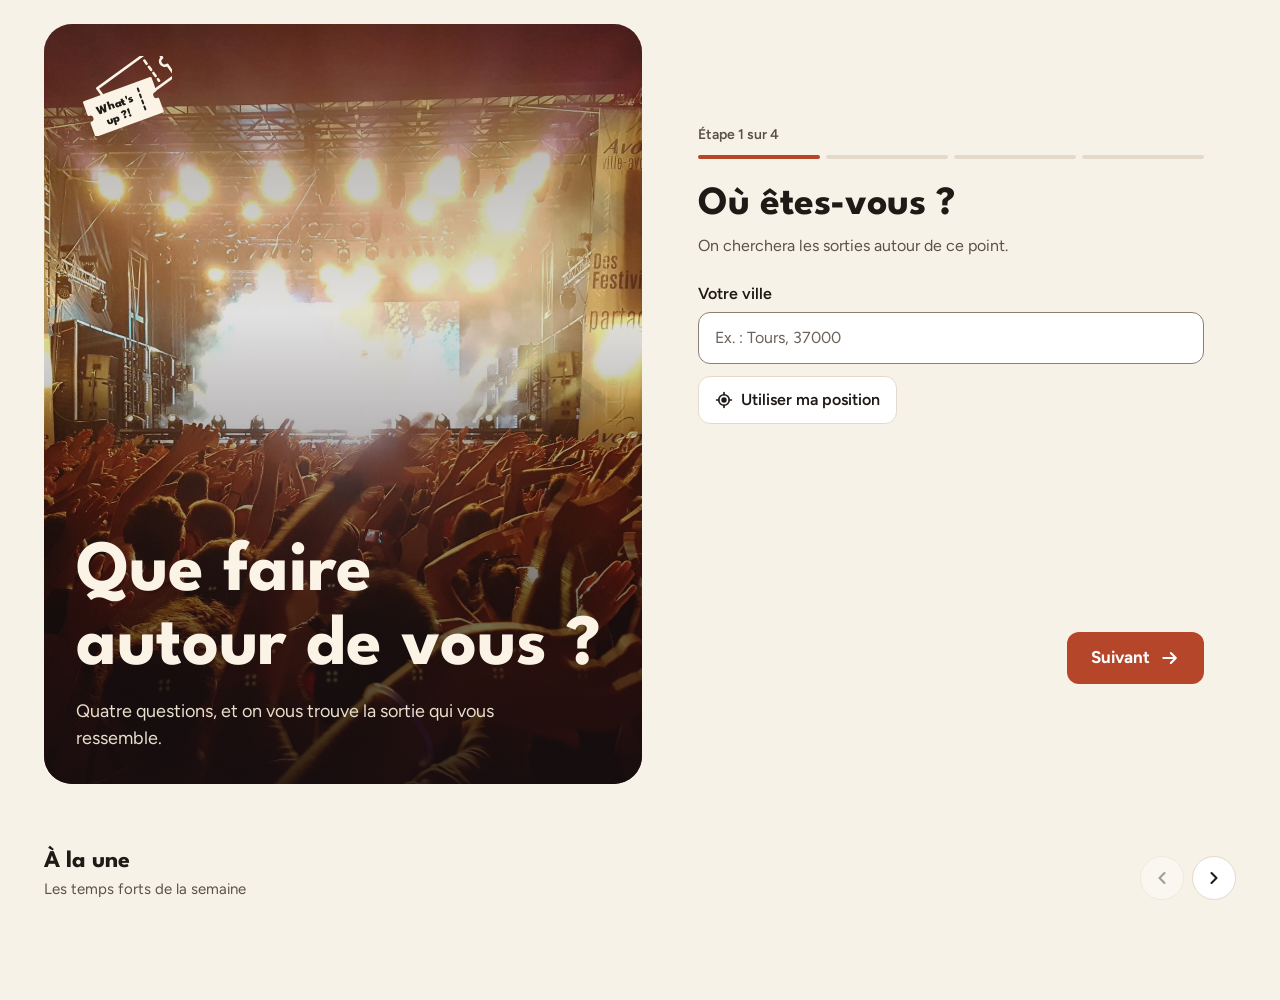
==== index.html @ 7aef5fc2 "feat: add main.js and actions.js for event handling and user interactions" ====
<!doctype html>
<html lang="fr">
<head>
<meta charset="utf-8">
<meta name="viewport" content="width=device-width, initial-scale=1">
<title>What's up ?! — Trouver une sortie</title>
<meta name="description" content="Concerts, expos, vide-greniers, fêtes locales et after-work autour de vous.">
<link rel="preconnect" href="https://fonts.googleapis.com">
<link rel="preconnect" href="https://fonts.gstatic.com" crossorigin>
<link href="https://fonts.googleapis.com/css2?family=Figtree:wght@400;500;600;700&family=League+Spartan:wght@600;700;800&display=swap" rel="stylesheet">
<link rel="stylesheet" href="css/style.css">
</head>
<body>

<div class="wu-top">
  <header class="wu-hero">
    <img class="wu-hero-bg" src="concert.jpg" alt="">
    <svg class="wu-logo" role="img" aria-label="What's up ?!" viewBox="0 0 300 250">
      <g fill="none" stroke-width="8" stroke-linejoin="round" stroke-linecap="round">
        <g transform="translate(78 26) rotate(-36 110 55)" stroke="#FBF4E6">
          <path d="M0 0H220V41A14 14 0 0 0 220 69V110H0V69A14 14 0 0 0 0 41Z"/>
          <line x1="170" y1="16" x2="170" y2="94" stroke-dasharray="12 12"/>
        </g>
        <g transform="translate(38 104) rotate(-20 110 55)">
          <path d="M0 0H220V41A14 14 0 0 0 220 69V110H0V69A14 14 0 0 0 0 41Z" fill="#FBF4E6" stroke="#FBF4E6"/>
          <line x1="172" y1="16" x2="172" y2="94" stroke="#1F1A16" stroke-width="6" stroke-dasharray="10 10"/>
          <text x="86" y="50" text-anchor="middle" fill="#1F1A16" font-family="League Spartan, sans-serif" font-weight="800" font-size="38">What's</text>
          <text x="86" y="92" text-anchor="middle" fill="#1F1A16" font-family="League Spartan, sans-serif" font-weight="800" font-size="38">up ?!</text>
        </g>
      </g>
    </svg>
    <div>
      <h1 class="wu-h1">Que faire autour de vous ?</h1>
      <p class="wu-kicker">Quatre questions, et on vous trouve la sortie qui vous ressemble.</p>
    </div>
  </header>

  <section class="wu-panel" aria-label="Recherche guidée">
    <div class="wu-panel-in">

      <div id="progress" class="wu-progress">
        <p class="wu-steptxt">Étape <span id="step-num">1</span> sur 4</p>
        <div class="wu-bars" aria-hidden="true">
          <span class="wu-bar is-on"></span><span class="wu-bar"></span><span class="wu-bar"></span><span class="wu-bar"></span>
        </div>
      </div>

      <!-- 1. Où -->
      <form id="step-where" class="wu-q" role="search" novalidate>
        <h2 id="q-where" class="wu-qtitle" tabindex="-1">Où êtes-vous ?</h2>
        <p class="wu-qhint">On cherchera les sorties autour de ce point.</p>
        <label class="wu-label" for="place">Votre ville</label>
        <input id="place" name="place" type="text" class="wu-input" autocomplete="address-level2" placeholder="Ex. : Tours, 37000" aria-invalid="false" aria-describedby="place-msg">
        <button type="button" class="wu-locate" data-action="locate">
          <svg class="wu-spin js-geo-spin" hidden width="18" height="18" viewBox="0 0 24 24" fill="none" stroke="currentColor" stroke-width="2.5" stroke-linecap="round" aria-hidden="true" focusable="false"><circle cx="12" cy="12" r="9" stroke-opacity=".3"/><path d="M21 12a9 9 0 0 0-9-9"/></svg>
          <svg class="js-geo-icon" width="18" height="18" viewBox="0 0 24 24" fill="none" stroke="currentColor" stroke-width="2.2" stroke-linecap="round" stroke-linejoin="round" aria-hidden="true" focusable="false"><circle cx="12" cy="12" r="7"/><circle cx="12" cy="12" r="2.5" fill="currentColor"/><path d="M12 2v3M12 19v3M2 12h3M19 12h3"/></svg>
          <span class="js-geo-label">Utiliser ma position</span>
        </button>
        <p id="place-msg" class="wu-msg" aria-live="polite"></p>
        <div class="wu-navrow">
          <button type="button" id="cancel-where" class="wu-back" data-action="back" hidden>Annuler</button>
          <button type="submit" class="wu-next js-where-submit">
            <span>Suivant</span>
            <svg width="20" height="20" viewBox="0 0 24 24" fill="none" stroke="currentColor" stroke-width="2.5" stroke-linecap="round" stroke-linejoin="round" aria-hidden="true" focusable="false"><path d="M4 12h15M13 6l6 6-6 6"/></svg>
          </button>
        </div>
      </form>

      <!-- 2. Quand -->
      <div id="step-when" class="wu-q" hidden>
        <h2 id="q-when" class="wu-qtitle" tabindex="-1">Quand voulez-vous sortir ?</h2>
        <p class="wu-qhint">Un seul choix possible.</p>
        <div id="when-opts" class="wu-opts" role="group" aria-labelledby="q-when" aria-describedby="when-msg"></div>
        <p id="when-msg" class="wu-msg is-err" aria-live="polite"></p>
        <div id="date-block" class="wu-date" hidden>
          <label class="wu-label" for="date">Date de sortie</label>
          <input id="date" type="date" class="wu-input" aria-invalid="false" aria-describedby="date-msg">
          <p id="date-msg" class="wu-msg is-err" aria-live="polite"></p>
        </div>
        <div class="wu-navrow">
          <button type="button" class="wu-back" data-action="back">
            <svg width="18" height="18" viewBox="0 0 24 24" fill="none" stroke="currentColor" stroke-width="2.5" stroke-linecap="round" stroke-linejoin="round" aria-hidden="true" focusable="false"><path d="M15 6l-6 6 6 6"/></svg>
            <span class="js-back-label">Retour</span>
          </button>
          <button type="button" class="wu-next" data-action="when-next">
            <span>Suivant</span>
            <svg width="20" height="20" viewBox="0 0 24 24" fill="none" stroke="currentColor" stroke-width="2.5" stroke-linecap="round" stroke-linejoin="round" aria-hidden="true" focusable="false"><path d="M4 12h15M13 6l6 6-6 6"/></svg>
          </button>
        </div>
      </div>

      <!-- 3. Quoi -->
      <div id="step-what" class="wu-q" hidden>
        <h2 id="q-what" class="wu-qtitle" tabindex="-1">Qu'est-ce qui vous tente ?</h2>
        <p class="wu-qhint">Plusieurs choix possibles.</p>
        <div id="cat-opts" class="wu-opts" role="group" aria-labelledby="q-what"></div>
        <div class="wu-navrow">
          <button type="button" class="wu-back" data-action="back">
            <svg width="18" height="18" viewBox="0 0 24 24" fill="none" stroke="currentColor" stroke-width="2.5" stroke-linecap="round" stroke-linejoin="round" aria-hidden="true" focusable="false"><path d="M15 6l-6 6 6 6"/></svg>
            <span class="js-back-label">Retour</span>
          </button>
          <button type="button" class="wu-next" data-action="what-next">
            <span id="what-next-label">Tout m'intéresse</span>
            <svg width="20" height="20" viewBox="0 0 24 24" fill="none" stroke="currentColor" stroke-width="2.5" stroke-linecap="round" stroke-linejoin="round" aria-hidden="true" focusable="false"><path d="M4 12h15M13 6l6 6-6 6"/></svg>
          </button>
        </div>
      </div>

      <!-- 4. Rayon -->
      <div id="step-radius" class="wu-q" hidden>
        <h2 id="q-radius" class="wu-qtitle" tabindex="-1">Jusqu'où êtes-vous prêt à aller ?</h2>
        <p class="wu-qhint">Distance maximale depuis <span id="radius-from"></span>.</p>
        <div id="radius-opts" class="wu-opts" role="group" aria-labelledby="q-radius" aria-describedby="radius-msg"></div>
        <p id="radius-msg" class="wu-msg is-err" aria-live="polite"></p>
        <div class="wu-navrow">
          <button type="button" class="wu-back" data-action="back">
            <svg width="18" height="18" viewBox="0 0 24 24" fill="none" stroke="currentColor" stroke-width="2.5" stroke-linecap="round" stroke-linejoin="round" aria-hidden="true" focusable="false"><path d="M15 6l-6 6 6 6"/></svg>
            <span class="js-back-label">Retour</span>
          </button>
          <button type="button" class="wu-next" data-action="radius-next">
            <span>Suivant</span>
            <svg width="20" height="20" viewBox="0 0 24 24" fill="none" stroke="currentColor" stroke-width="2.5" stroke-linecap="round" stroke-linejoin="round" aria-hidden="true" focusable="false"><path d="M4 12h15M13 6l6 6-6 6"/></svg>
          </button>
        </div>
      </div>

      <!-- Chargement -->
      <div id="step-loading" class="wu-loading" role="status" hidden>
        <svg class="wu-spin" width="36" height="36" viewBox="0 0 24 24" fill="none" stroke="currentColor" stroke-width="2.5" stroke-linecap="round" aria-hidden="true" focusable="false"><circle cx="12" cy="12" r="9" stroke-opacity=".2"/><path d="M21 12a9 9 0 0 0-9-9"/></svg>
        <p>On cherche vos sorties…</p>
      </div>

      <!-- Résultats -->
      <section id="step-results" class="wu-q" aria-labelledby="res-title" hidden>
        <h2 id="res-title" class="wu-qtitle" tabindex="-1"></h2>
        <p id="res-meta" class="wu-qhint"></p>
        <ul id="res-list" class="wu-list" role="list"></ul>
        <div id="res-empty" class="wu-empty" hidden>
          <p><strong>Aucune sortie pour ces critères.</strong></p>
          <p class="wu-sub">Élargissez le rayon ou changez de date.</p>
          <div class="wu-actions">
            <button type="button" id="widen" class="wu-btn" data-action="widen">Passer à 50 km</button>
            <button type="button" class="wu-btn" data-action="edit-when">Changer de date</button>
          </div>
        </div>
        <div class="wu-navrow">
          <button type="button" class="wu-back" data-action="refine">
            <svg width="18" height="18" viewBox="0 0 24 24" fill="none" stroke="currentColor" stroke-width="2.5" stroke-linecap="round" stroke-linejoin="round" aria-hidden="true" focusable="false"><path d="M15 6l-6 6 6 6"/></svg>
            <span>Modifier la recherche</span>
          </button>
          <button type="button" class="wu-back" data-action="restart">
            <svg width="18" height="18" viewBox="0 0 24 24" fill="none" stroke="currentColor" stroke-width="2.4" stroke-linecap="round" stroke-linejoin="round" aria-hidden="true" focusable="false"><path d="M3 12a9 9 0 1 0 3-6.7L3 8"/><path d="M3 3v5h5"/></svg>
            <span>Nouvelle recherche</span>
          </button>
        </div>
      </section>

    </div>
  </section>
</div>

<main>
  <section class="wu-section" aria-roledescription="carrousel" aria-labelledby="feat-title">
    <div class="wu-wrap">
      <div class="wu-head">
        <div>
          <h2 id="feat-title" class="wu-h2">À la une</h2>
          <p class="wu-sub">Les temps forts de la semaine</p>
        </div>
        <div class="wu-ctrls">
          <button type="button" class="wu-nav" data-action="prev" aria-controls="feat-track" aria-label="Événements précédents" aria-disabled="true">
            <svg width="20" height="20" viewBox="0 0 24 24" fill="none" stroke="currentColor" stroke-width="2.5" stroke-linecap="round" stroke-linejoin="round" aria-hidden="true" focusable="false"><path d="M15 6l-6 6 6 6"/></svg>
          </button>
          <button type="button" class="wu-nav" data-action="next" aria-controls="feat-track" aria-label="Événements suivants" aria-disabled="false">
            <svg width="20" height="20" viewBox="0 0 24 24" fill="none" stroke="currentColor" stroke-width="2.5" stroke-linecap="round" stroke-linejoin="round" aria-hidden="true" focusable="false"><path d="M9 6l6 6-6 6"/></svg>
          </button>
        </div>
      </div>
      <ul id="feat-track" class="wu-track" role="list"></ul>
      <div id="feat-dots" class="wu-dots" aria-hidden="true"></div>
    </div>
  </section>
  <div class="wu-end"></div>
</main>

<dialog id="ev-modal" class="wu-modal" aria-labelledby="modal-title">
  <div id="modal-body" class="wu-modal-in"></div>
</dialog>

<script type="module" src="js/main.js"></script>

</body>
</html>
---- css/style.css ----
/* What's up ?! — styles (mobile first, breakpoint 960px) */

*, *::before, *::after { box-sizing: border-box; }
[hidden] { display: none !important; }

:root {
  --ink: #1f1a16;
  --muted: #5a5148;
  --line: #e3dacb;
  --edge: #8a8072;
  --bg: #f7f2e8;
  --card: #ffffff;
  --cream: #fbf4e6;
  --cream-2: #e9dfcc;
  --accent: #b5462a;
  --accent-d: #963820;
  --accent-t: #f9ebe4;
  --ok: #166534;
  --danger: #b42318;
  --font-display: "League Spartan", system-ui, sans-serif;
  --font-body: "Figtree", system-ui, sans-serif;
}

body {
  margin: 0;
  min-height: 100vh;
  background: var(--bg);
  color: var(--ink);
  font-family: var(--font-body);
  font-size: 1rem;
  line-height: 1.5;
}

:focus-visible { outline: 3px solid var(--accent); outline-offset: 2px; }
[tabindex="-1"]:focus { outline: none; }

.sr-only {
  position: absolute !important;
  width: 1px; height: 1px;
  padding: 0; margin: -1px;
  overflow: hidden; clip: rect(0, 0, 0, 0);
  white-space: nowrap; border: 0;
}

.wu-wrap { max-width: 1240px; margin: 0 auto; padding: 0 16px; }
.wu-h2 { margin: 0; font-family: var(--font-display); font-weight: 700; font-size: 1.5rem; line-height: 1.15; }
.wu-sub { margin: 2px 0 0; color: var(--muted); font-size: .9375rem; }

/* ---------- Top: photo block + wizard ---------- */
.wu-top { max-width: 1240px; margin: 0 auto; padding: 12px; display: grid; gap: 8px; }

.wu-hero {
  position: relative;
  isolation: isolate;
  overflow: hidden;
  min-height: 300px;
  padding: 20px;
  border-radius: 22px;
  display: flex;
  flex-direction: column;
  justify-content: space-between;
  color: var(--cream);
}
.wu-hero-bg {
  position: absolute; inset: 0; z-index: -2;
  width: 100%; height: 100%;
  object-fit: cover; object-position: 50% 35%;
}
.wu-hero::after {
  content: "";
  position: absolute; inset: 0; z-index: -1;
  background: linear-gradient(180deg, rgb(22 14 16 / .4) 0%, rgb(22 14 16 / .12) 38%, rgb(22 14 16 / .86) 100%);
}
.wu-logo { display: block; width: 76px; height: auto; }
.wu-h1 {
  margin: 0;
  max-width: 13ch;
  font-family: var(--font-display);
  font-weight: 700;
  font-size: 2.125rem;
  line-height: 1.02;
  text-wrap: balance;
}
.wu-kicker { margin: 8px 0 0; max-width: 36ch; color: var(--cream-2); font-size: .9375rem; }

.wu-panel { padding: 24px 4px 8px; }
.wu-panel-in { max-width: 520px; width: 100%; margin: 0 auto; display: flex; flex-direction: column; min-height: 440px; }

/* Progress */
.wu-progress { display: flex; flex-direction: column; gap: 10px; margin-bottom: 24px; }
.wu-steptxt { margin: 0; font-size: .875rem; font-weight: 600; color: var(--muted); }
.wu-bars { display: flex; gap: 6px; }
.wu-bar { flex: 1; height: 4px; border-radius: 999px; background: var(--line); transition: background .25s; }
.wu-bar.is-on { background: var(--accent); }

/* Question */
.wu-q { display: flex; flex-direction: column; flex: 1; animation: wu-in .3s ease both; }
.wu-qtitle {
  margin: 0;
  font-family: var(--font-display);
  font-weight: 700;
  font-size: 1.875rem;
  line-height: 1.08;
  letter-spacing: -.01em;
}
.wu-qhint { margin: 8px 0 24px; color: var(--muted); }

.wu-opts { display: grid; grid-template-columns: repeat(2, minmax(0, 1fr)); gap: 10px; }
.wu-opt {
  position: relative;
  display: flex;
  align-items: center;
  justify-content: space-between;
  gap: 10px;
  min-height: 68px;
  padding: 12px 14px;
  border: 1px solid var(--line);
  border-radius: 14px;
  background: var(--card);
  color: var(--ink);
  font: inherit;
  text-align: left;
  cursor: pointer;
  transition: border-color .15s, background .15s, box-shadow .15s;
}
.wu-opt:hover { border-color: var(--edge); }
.wu-opt-txt { display: flex; flex-direction: column; line-height: 1.25; min-width: 0; }
.wu-opt-txt strong { font-weight: 700; }
.wu-opt-txt span { font-size: .8125rem; color: var(--muted); }
/* Indicateur : rond = choix unique, carré = choix multiple */
.wu-check {
  flex: none;
  width: 22px; height: 22px;
  display: grid; place-items: center;
  border: 1.5px solid var(--edge);
  color: transparent;
}
.wu-check.is-single { border-radius: 50%; }
.wu-check.is-multi { border-radius: 6px; }
.wu-opt[aria-pressed="true"] { border-color: var(--accent); background: var(--accent-t); box-shadow: inset 0 0 0 1px var(--accent); }
.wu-opt[aria-pressed="true"] .wu-check { background: var(--accent); border-color: var(--accent); color: #fff; }
.wu-opt[aria-pressed="true"] .wu-check.is-single { box-shadow: inset 0 0 0 4px var(--card); }
.wu-opt.is-wide { grid-column: 1 / -1; }

.wu-label { display: block; margin-bottom: 6px; font-weight: 600; }
.wu-input {
  width: 100%;
  min-height: 52px;
  padding: 0 16px;
  border: 1px solid var(--edge);
  border-radius: 12px;
  background: var(--card);
  font: inherit;
  color: var(--ink);
}
.wu-input::placeholder { color: #6b6258; opacity: 1; }
.wu-input:focus-visible { outline: 3px solid var(--accent); outline-offset: 1px; border-color: var(--accent); }
.wu-input[aria-invalid="true"] { border-color: var(--danger); box-shadow: inset 0 0 0 1px var(--danger); }

.wu-locate {
  align-self: flex-start;
  display: inline-flex;
  align-items: center;
  gap: 8px;
  min-height: 48px;
  margin-top: 12px;
  padding: 0 16px;
  border: 1px solid var(--line);
  border-radius: 12px;
  background: var(--card);
  color: var(--ink);
  font: inherit;
  font-weight: 600;
  cursor: pointer;
}
.wu-locate:hover { border-color: var(--edge); }
.wu-locate[disabled] { cursor: progress; color: var(--muted); }

.wu-msg { margin: 8px 0 0; min-height: 1.5rem; font-size: .9375rem; color: var(--muted); }
.wu-msg.is-err { color: var(--danger); font-weight: 600; }
.wu-msg.is-ok { color: var(--ok); font-weight: 600; }
.wu-date { margin-top: 16px; }

.wu-navrow { display: flex; align-items: center; justify-content: space-between; gap: 12px; margin-top: auto; padding-top: 28px; }
.wu-back {
  display: inline-flex;
  align-items: center;
  gap: 6px;
  min-height: 44px;
  padding: 0 6px;
  border: 0;
  border-radius: 10px;
  background: none;
  color: var(--ink);
  font: inherit;
  font-weight: 600;
  cursor: pointer;
}
.wu-back:hover { background: #efe8db; }
.wu-next {
  display: inline-flex;
  align-items: center;
  justify-content: center;
  gap: 10px;
  min-height: 52px;
  padding: 0 24px;
  margin-left: auto;
  border: 0;
  border-radius: 12px;
  background: var(--accent);
  color: #fff;
  font: inherit;
  font-weight: 700;
  font-size: 1.0625rem;
  cursor: pointer;
  transition: background .15s;
}
.wu-next:hover { background: var(--accent-d); }
.wu-next[disabled] { cursor: progress; opacity: .7; }

.wu-loading {
  flex: 1;
  display: flex;
  flex-direction: column;
  align-items: center;
  justify-content: center;
  gap: 14px;
  text-align: center;
  color: var(--accent);
}
.wu-loading p { margin: 0; color: var(--ink); font-family: var(--font-display); font-size: 1.25rem; font-weight: 700; }

/* ---------- Category colours (white text ≥ 4.5:1) ---------- */
.is-concert { --tk: #4d6a1f; }
.is-expo { --tk: #0f766e; }
.is-vide-grenier { --tk: #b45309; }
.is-fete { --tk: #be185d; }
.is-afterwork { --tk: #1d4ed8; }

/* ---------- Sections ---------- */
.wu-section { padding-top: 40px; }
.wu-head { display: flex; align-items: flex-end; justify-content: space-between; gap: 12px; margin-bottom: 16px; }

/* ---------- Results ---------- */
.wu-list { list-style: none; margin: 0; padding: 0; display: grid; gap: 12px; }
.wu-ev {
  position: relative;
  display: flex;
  align-items: center;
  min-height: 96px;
  background: var(--card);
  border: 1px solid var(--line);
  border-radius: 14px;
  overflow: hidden;
  animation: wu-up .3s ease both;
}
.wu-ev:hover { border-color: var(--edge); }
.wu-ev:has(.wu-link:focus-visible) { outline: 3px solid var(--accent); outline-offset: 2px; }
.wu-ev-date {
  align-self: stretch;
  flex: none;
  width: 68px;
  display: flex;
  flex-direction: column;
  align-items: center;
  justify-content: center;
  background: var(--tk);
  color: #fff;
  font-family: var(--font-display);
  font-weight: 700;
  font-size: .75rem;
  text-transform: uppercase;
  line-height: 1.15;
}
.wu-ev-date b { font-size: 1.625rem; font-weight: 800; }
.wu-ev-body { flex: 1; min-width: 0; padding: 12px 14px; }
.wu-ev-kicker { margin: 0; font-size: .8125rem; font-weight: 700; color: var(--muted); }
.wu-ev h3 { margin: 2px 0 0; font-family: var(--font-display); font-size: 1.0625rem; line-height: 1.25; }
.wu-ev-meta { margin: 2px 0 0; font-size: .875rem; color: var(--muted); }

.wu-empty { padding: 28px 20px; border: 1px dashed var(--edge); border-radius: 14px; background: var(--card); text-align: center; }
.wu-empty p { margin: 0; }
.wu-actions { display: flex; flex-wrap: wrap; justify-content: center; gap: 8px; margin-top: 16px; }
.wu-btn {
  min-height: 44px;
  padding: 0 18px;
  border-radius: 10px;
  border: 1px solid var(--ink);
  background: var(--card);
  color: var(--ink);
  font: inherit;
  font-weight: 700;
  cursor: pointer;
}
.wu-btn:hover { background: var(--ink); color: #fff; }

/* ---------- Carousel ---------- */
.wu-ctrls { display: flex; gap: 8px; flex: none; }
.wu-nav {
  width: 44px; height: 44px;
  display: grid; place-items: center;
  border-radius: 50%;
  border: 1px solid var(--line);
  background: var(--card);
  color: var(--ink);
  cursor: pointer;
}
.wu-nav:hover { border-color: var(--edge); }
.wu-nav[aria-disabled="true"] { opacity: .4; cursor: not-allowed; }

.wu-track {
  display: flex;
  gap: 12px;
  overflow-x: auto;
  scroll-snap-type: x mandatory;
  scroll-padding-inline: 16px;
  overscroll-behavior-x: contain;
  scrollbar-width: none;
  list-style: none;
  margin: 0 -16px;
  padding: 4px 16px 8px;
}
.wu-track::-webkit-scrollbar { display: none; }
.wu-track > li { flex: 0 0 76%; max-width: 280px; scroll-snap-align: start; display: flex; }

.wu-tk {
  position: relative;
  flex: 1;
  display: flex;
  flex-direction: column;
  background: var(--card);
  border: 1px solid var(--line);
  border-radius: 16px;
  overflow: hidden;
}
.wu-tk:hover { border-color: var(--edge); }
.wu-tk:has(.wu-link:focus-visible) { outline: 3px solid var(--accent); outline-offset: 2px; }
.wu-tk-top {
  position: relative;
  min-height: 108px;
  padding: 14px 16px;
  display: flex;
  flex-direction: column;
  justify-content: space-between;
  gap: 10px;
  background: var(--tk);
  color: #fff;
}
.wu-tk-date { display: flex; align-items: center; gap: 10px; font-family: var(--font-display); }
.wu-tk-date b { font-size: 2.5rem; font-weight: 800; line-height: .9; }
.wu-tk-date span { display: flex; flex-direction: column; font-weight: 700; font-size: .875rem; text-transform: uppercase; line-height: 1.1; }
.wu-tk-cat { font-size: .8125rem; font-weight: 700; }
.wu-tk-perf { position: relative; height: 0; margin: 0 14px; border-top: 2px dashed #d8cebd; }
.wu-tk-perf::before,
.wu-tk-perf::after {
  content: "";
  position: absolute;
  top: -11px;
  width: 20px; height: 20px;
  border-radius: 50%;
  background: var(--bg);
  border: 1px solid var(--line);
}
.wu-tk-perf::before { left: -25px; }
.wu-tk-perf::after { right: -25px; }
.wu-tk-body { flex: 1; padding: 14px 16px 16px; }
.wu-tk-body h3 { margin: 0; font-family: var(--font-display); font-size: 1.125rem; line-height: 1.2; }
.wu-tk-body p { margin: 4px 0 0; color: var(--muted); font-size: .875rem; }

.wu-dots { display: flex; justify-content: center; gap: 6px; margin-top: 8px; }
.wu-dot { width: 7px; height: 7px; border-radius: 999px; background: #cfc5b4; transition: width .2s, background .2s; }
.wu-dot.is-on { width: 20px; background: var(--ink); }

/* ---------- Shared card bits ---------- */
.wu-link { color: inherit; text-decoration: none; }
.wu-link::after { content: ""; position: absolute; inset: 0; z-index: 1; }
.wu-link:focus-visible { outline: none; }
.wu-tk:hover .wu-link,
.wu-ev:hover .wu-link { text-decoration: underline; text-underline-offset: 3px; }

/* ---------- Event modal (bottom sheet on mobile) ---------- */
body:has(.wu-modal[open]) { overflow: hidden; }
.wu-modal {
  width: 100%;
  max-width: 100%;
  max-height: 92dvh;
  margin: auto 0 0;
  padding: 0;
  border: 0;
  border-radius: 22px 22px 0 0;
  background: var(--card);
  color: var(--ink);
  overflow-y: auto;
  overscroll-behavior: contain;
}
.wu-modal[open] { animation: wu-sheet .28s ease both; }
.wu-modal::backdrop { background: rgb(22 14 16 / .55); }
.wu-modal-top {
  position: relative;
  padding: 20px 20px 22px;
  display: flex;
  flex-direction: column;
  gap: 10px;
  background: var(--tk);
  color: #fff;
}
.wu-modal-top .wu-tk-cat { margin: 4px 0 0; }
.wu-modal-close {
  position: absolute;
  top: 10px; right: 10px;
  width: 44px; height: 44px;
  display: grid; place-items: center;
  border: 0;
  border-radius: 50%;
  background: rgb(0 0 0 / .2);
  color: #fff;
  cursor: pointer;
}
.wu-modal-close:hover { background: rgb(0 0 0 / .35); }
.wu-modal-close:focus-visible { outline-color: #fff; }
.wu-modal-title {
  margin: 0;
  font-family: var(--font-display);
  font-weight: 700;
  font-size: 1.75rem;
  line-height: 1.08;
  text-wrap: balance;
}
.wu-modal-body { padding: 20px 20px calc(20px + env(safe-area-inset-bottom)); }
.wu-modal-desc { margin: 0; }
.wu-modal-info { margin: 20px 0 0; display: grid; gap: 0; border-top: 1px solid var(--line); }
.wu-modal-info div { display: grid; grid-template-columns: 72px 1fr; gap: 12px; padding: 12px 0; border-bottom: 1px solid var(--line); }
.wu-modal-info dt { font-size: .875rem; font-weight: 700; color: var(--muted); }
.wu-modal-info dd { margin: 0; }
.wu-modal-actions { display: grid; grid-template-columns: 1fr 1fr; gap: 10px; margin-top: 24px; }
.wu-modal-actions > * { min-width: 0; min-height: 52px; padding: 6px 12px; margin: 0; line-height: 1.2; text-align: center; }
.wu-modal-actions svg { flex: none; }
.wu-btn-ico { display: inline-flex; align-items: center; justify-content: center; gap: 8px; }
.wu-modal-actions .wu-next { font-size: 1rem; text-decoration: none; }

.wu-end { height: 64px; }
.wu-spin { animation: wu-rot .8s linear infinite; }

@keyframes wu-in { from { opacity: 0; transform: translateY(10px); } to { opacity: 1; transform: none; } }
@keyframes wu-up { from { opacity: 0; transform: translateY(8px); } to { opacity: 1; transform: none; } }
@keyframes wu-rot { to { transform: rotate(360deg); } }
@keyframes wu-sheet { from { transform: translateY(100%); } to { transform: none; } }
@keyframes wu-pop { from { opacity: 0; transform: translateY(12px) scale(.98); } to { opacity: 1; transform: none; } }

@media (prefers-reduced-motion: reduce) {
  *, *::before, *::after { animation: none !important; transition: none !important; }
}

/* ---------- Small phones (< 380px) ---------- */
@media (max-width: 379px) {
  .wu-top { padding: 8px; }
  .wu-hero { min-height: 260px; padding: 16px; }
  .wu-h1 { font-size: 1.875rem; }
  .wu-qtitle { font-size: 1.625rem; }
  .wu-opts { grid-template-columns: 1fr; }
  .wu-navrow { flex-wrap: wrap; }
  .wu-next { padding: 0 18px; }
  .wu-ev-date { width: 56px; }
  .wu-ev-body { padding-left: 10px; }
  .wu-track > li { flex-basis: 86%; }
  .wu-modal-title { font-size: 1.5rem; }
  .wu-modal-info div { grid-template-columns: 1fr; gap: 2px; }
}

/* ---------- Tablet (≥ 600px) ---------- */
@media (min-width: 600px) {
  .wu-top { padding: 16px; }
  .wu-hero { min-height: 400px; padding: 28px; border-radius: 26px; }
  .wu-logo { width: 88px; }
  .wu-h1 { font-size: 3rem; }
  .wu-kicker { font-size: 1.0625rem; }
  .wu-panel { padding: 32px 16px 8px; }
  .wu-qtitle { font-size: 2.25rem; }
  .wu-wrap { padding: 0 24px; }
  .wu-track { margin: 0 -24px; padding-inline: 24px; scroll-padding-inline: 24px; }
  .wu-track > li { flex-basis: 260px; }

  .wu-modal {
    max-width: 520px;
    max-height: 88dvh;
    margin: auto;
    border-radius: 22px;
  }
  .wu-modal[open] { animation-name: wu-pop; }
  .wu-modal-top { padding: 28px 28px 26px; }
  .wu-modal-title { font-size: 2rem; }
  .wu-modal-body { padding: 24px 28px 28px; }
}

/* ---------- Desktop ---------- */
@media (min-width: 960px) {
  .wu-top { grid-template-columns: minmax(0, 1.05fr) minmax(0, 1fr); gap: 24px; padding: 24px 24px 0; }
  .wu-hero { min-height: 720px; padding: 32px; border-radius: 28px; }
  .wu-logo { width: 96px; }
  .wu-h1 { font-size: 4rem; }
  .wu-kicker { font-size: 1.125rem; margin-top: 14px; }
  .wu-panel { display: flex; align-items: center; padding: 48px 32px; }
  .wu-panel-in { min-height: 560px; }
  .wu-qtitle { font-size: 2.5rem; }
  .wu-wrap { padding: 0 24px; }
  .wu-section { padding-top: 64px; }
  .wu-track { margin: 0; padding: 4px 2px 8px; scroll-padding-inline: 2px; }
  .wu-track > li { flex-basis: 264px; }
  .wu-dots { justify-content: flex-start; }
}

/* ---------- Large desktop (≥ 1280px) ---------- */
@media (min-width: 1280px) {
  .wu-hero { min-height: 760px; }
  .wu-h1 { font-size: 4.5rem; }
  .wu-track > li { flex-basis: 280px; }
}

/* Paysage mobile : on évite un hero qui mange tout l'écran */
@media (max-height: 500px) and (orientation: landscape) {
  .wu-hero { min-height: 220px; }
  .wu-panel-in { min-height: 0; }
}
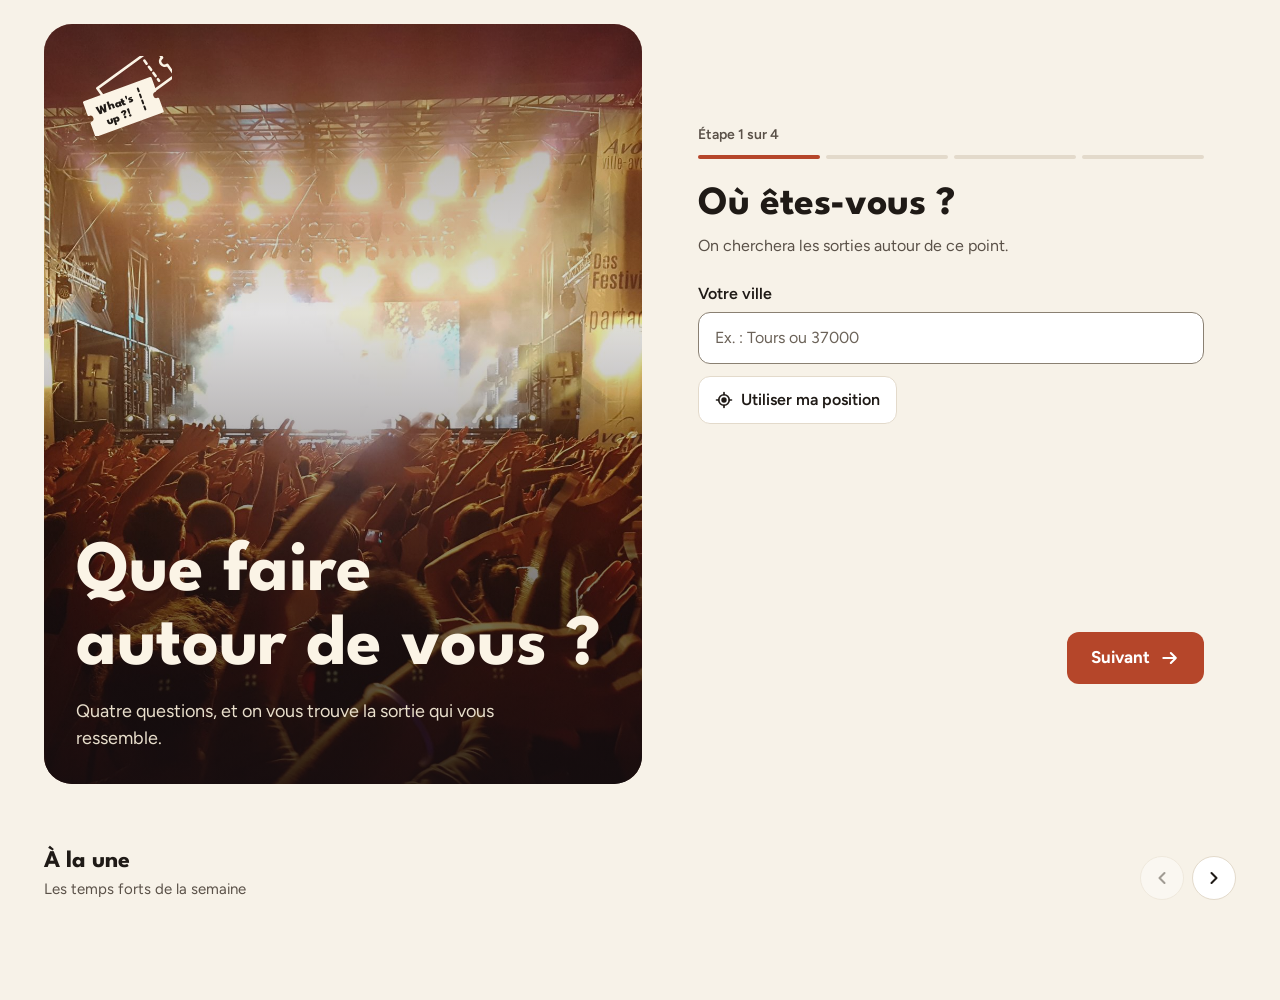
==== commit 3ab16e7c: "feat: implement city search functionality with autocomplete and geolocation support" ====
--- a/index.html
+++ b/index.html
@@ -50,7 +50,10 @@
         <h2 id="q-where" class="wu-qtitle" tabindex="-1">Où êtes-vous ?</h2>
         <p class="wu-qhint">On cherchera les sorties autour de ce point.</p>
         <label class="wu-label" for="place">Votre ville</label>
-        <input id="place" name="place" type="text" class="wu-input" autocomplete="address-level2" placeholder="Ex. : Tours, 37000" aria-invalid="false" aria-describedby="place-msg">
+        <div class="wu-combo">
+          <input id="place" name="city-search" type="search" class="wu-input" autocomplete="off" spellcheck="false" placeholder="Ex. : Tours ou 37000" role="combobox" aria-autocomplete="list" aria-expanded="false" aria-controls="city-list" aria-invalid="false" aria-describedby="place-msg">
+          <ul id="city-list" class="wu-combo-list" role="listbox" aria-label="Villes suggérées" hidden></ul>
+        </div>
         <button type="button" class="wu-locate" data-action="locate">
           <svg class="wu-spin js-geo-spin" hidden width="18" height="18" viewBox="0 0 24 24" fill="none" stroke="currentColor" stroke-width="2.5" stroke-linecap="round" aria-hidden="true" focusable="false"><circle cx="12" cy="12" r="9" stroke-opacity=".3"/><path d="M21 12a9 9 0 0 0-9-9"/></svg>
           <svg class="js-geo-icon" width="18" height="18" viewBox="0 0 24 24" fill="none" stroke="currentColor" stroke-width="2.2" stroke-linecap="round" stroke-linejoin="round" aria-hidden="true" focusable="false"><circle cx="12" cy="12" r="7"/><circle cx="12" cy="12" r="2.5" fill="currentColor"/><path d="M12 2v3M12 19v3M2 12h3M19 12h3"/></svg>
--- a/css/style.css
+++ b/css/style.css
@@ -157,6 +157,55 @@
 .wu-input:focus-visible { outline: 3px solid var(--accent); outline-offset: 1px; border-color: var(--accent); }
 .wu-input[aria-invalid="true"] { border-color: var(--danger); box-shadow: inset 0 0 0 1px var(--danger); }
 
+.wu-combo { position: relative; }
+.wu-combo .wu-input { appearance: none; }
+.wu-combo .wu-input::-webkit-search-cancel-button { display: none; }
+.wu-combo-list {
+  position: absolute;
+  z-index: 10;
+  top: calc(100% + 8px);
+  left: 0;
+  right: 0;
+  max-height: 340px;
+  overflow-y: auto;
+  margin: 0;
+  padding: 6px;
+  list-style: none;
+  display: grid;
+  gap: 4px;
+  background: var(--card);
+  border: 1px solid var(--line);
+  border-radius: 14px;
+  box-shadow: 0 16px 40px rgb(31 26 22 / .16);
+  animation: wu-up .15s ease both;
+}
+.wu-combo-option {
+  display: flex;
+  align-items: center;
+  gap: 12px;
+  min-height: 56px;
+  padding: 8px 12px;
+  border: 1px solid transparent;
+  border-radius: 10px;
+  cursor: pointer;
+  transition: background .15s, border-color .15s;
+}
+.wu-combo-icon {
+  flex: none;
+  width: 36px; height: 36px;
+  display: grid; place-items: center;
+  border-radius: 50%;
+  background: var(--bg);
+  color: var(--accent);
+}
+.wu-combo-text { display: flex; flex-direction: column; min-width: 0; line-height: 1.25; }
+.wu-combo-text strong { font-family: var(--font-display); font-size: 1.0625rem; font-weight: 700; }
+.wu-combo-text span { font-size: .875rem; color: var(--muted); }
+.wu-combo-option:hover { background: var(--bg); }
+.wu-combo-option[aria-selected="true"] { background: var(--accent-t); border-color: var(--accent); }
+.wu-combo-option[aria-selected="true"] .wu-combo-icon { background: var(--accent); color: #fff; }
+.wu-combo-option.is-empty { justify-content: center; min-height: 48px; color: var(--muted); cursor: default; background: none; }
+
 .wu-locate {
   align-self: flex-start;
   display: inline-flex;
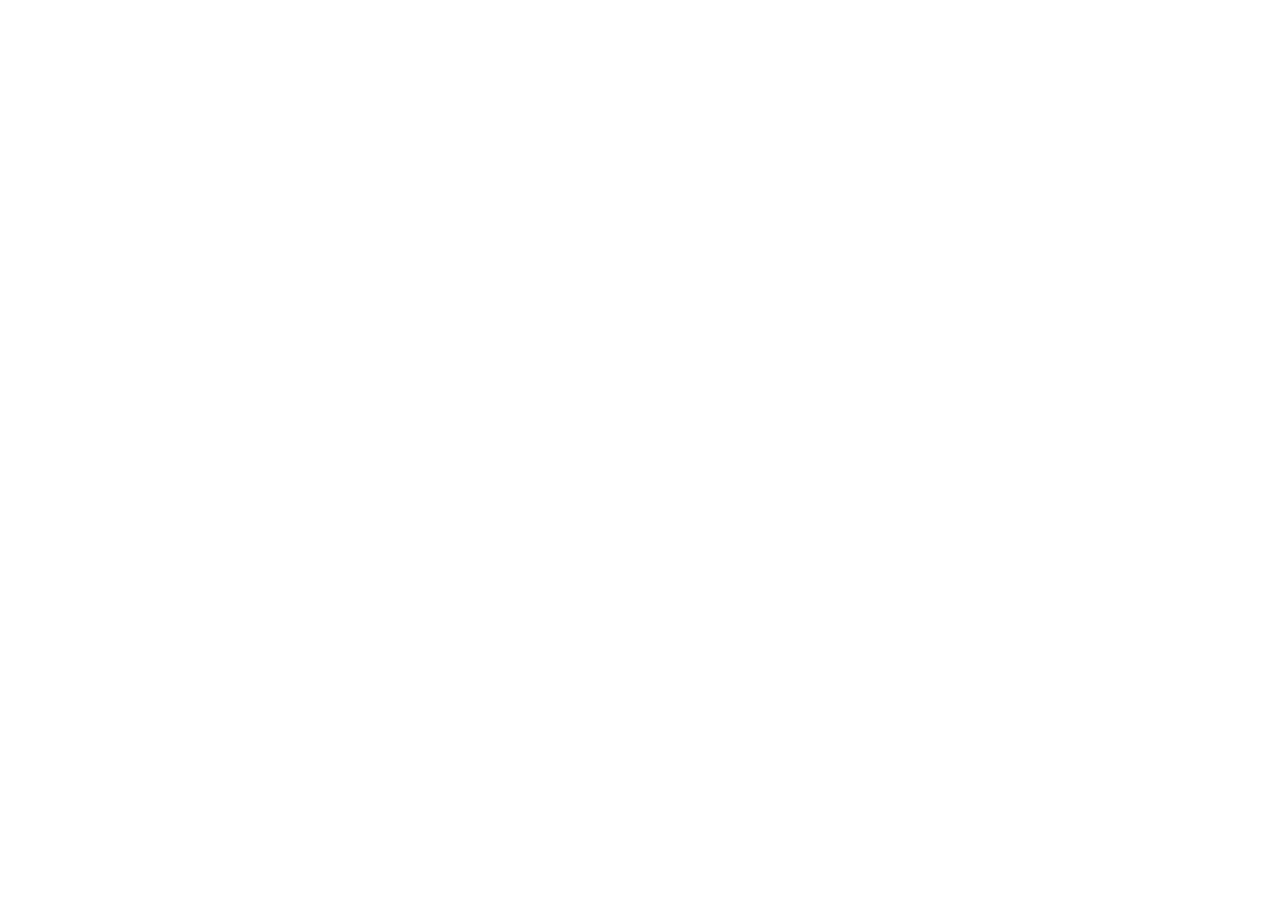
==== commit 3cb7d484: "feat: add 3 random events with details" ====
--- a/index.html
+++ b/index.html
@@ -1,196 +1,14 @@
-<!doctype html>
-<html lang="fr">
+<!DOCTYPE html>
+<html lang="en">
 <head>
-<meta charset="utf-8">
-<meta name="viewport" content="width=device-width, initial-scale=1">
-<title>What's up ?! — Trouver une sortie</title>
-<meta name="description" content="Concerts, expos, vide-greniers, fêtes locales et after-work autour de vous.">
-<link rel="preconnect" href="https://fonts.googleapis.com">
-<link rel="preconnect" href="https://fonts.gstatic.com" crossorigin>
-<link href="https://fonts.googleapis.com/css2?family=Figtree:wght@400;500;600;700&family=League+Spartan:wght@600;700;800&display=swap" rel="stylesheet">
-<link rel="stylesheet" href="css/style.css">
+  <meta charset="UTF-8">
+  <meta name="viewport" content="width=device-width, initial-scale=1.0">
+  <title>What's Up?!</title>
+  <script type="module" src="./js/main.js"></script>
 </head>
 <body>
-
-<div class="wu-top">
-  <header class="wu-hero">
-    <img class="wu-hero-bg" src="concert.jpg" alt="">
-    <svg class="wu-logo" role="img" aria-label="What's up ?!" viewBox="0 0 300 250">
-      <g fill="none" stroke-width="8" stroke-linejoin="round" stroke-linecap="round">
-        <g transform="translate(78 26) rotate(-36 110 55)" stroke="#FBF4E6">
-          <path d="M0 0H220V41A14 14 0 0 0 220 69V110H0V69A14 14 0 0 0 0 41Z"/>
-          <line x1="170" y1="16" x2="170" y2="94" stroke-dasharray="12 12"/>
-        </g>
-        <g transform="translate(38 104) rotate(-20 110 55)">
-          <path d="M0 0H220V41A14 14 0 0 0 220 69V110H0V69A14 14 0 0 0 0 41Z" fill="#FBF4E6" stroke="#FBF4E6"/>
-          <line x1="172" y1="16" x2="172" y2="94" stroke="#1F1A16" stroke-width="6" stroke-dasharray="10 10"/>
-          <text x="86" y="50" text-anchor="middle" fill="#1F1A16" font-family="League Spartan, sans-serif" font-weight="800" font-size="38">What's</text>
-          <text x="86" y="92" text-anchor="middle" fill="#1F1A16" font-family="League Spartan, sans-serif" font-weight="800" font-size="38">up ?!</text>
-        </g>
-      </g>
-    </svg>
-    <div>
-      <h1 class="wu-h1">Que faire autour de vous ?</h1>
-      <p class="wu-kicker">Quatre questions, et on vous trouve la sortie qui vous ressemble.</p>
-    </div>
-  </header>
-
-  <section class="wu-panel" aria-label="Recherche guidée">
-    <div class="wu-panel-in">
-
-      <div id="progress" class="wu-progress">
-        <p class="wu-steptxt">Étape <span id="step-num">1</span> sur 4</p>
-        <div class="wu-bars" aria-hidden="true">
-          <span class="wu-bar is-on"></span><span class="wu-bar"></span><span class="wu-bar"></span><span class="wu-bar"></span>
-        </div>
-      </div>
-
-      <!-- 1. Où -->
-      <form id="step-where" class="wu-q" role="search" novalidate>
-        <h2 id="q-where" class="wu-qtitle" tabindex="-1">Où êtes-vous ?</h2>
-        <p class="wu-qhint">On cherchera les sorties autour de ce point.</p>
-        <label class="wu-label" for="place">Votre ville</label>
-        <div class="wu-combo">
-          <input id="place" name="city-search" type="search" class="wu-input" autocomplete="off" spellcheck="false" placeholder="Ex. : Tours ou 37000" role="combobox" aria-autocomplete="list" aria-expanded="false" aria-controls="city-list" aria-invalid="false" aria-describedby="place-msg">
-          <ul id="city-list" class="wu-combo-list" role="listbox" aria-label="Villes suggérées" hidden></ul>
-        </div>
-        <button type="button" class="wu-locate" data-action="locate">
-          <svg class="wu-spin js-geo-spin" hidden width="18" height="18" viewBox="0 0 24 24" fill="none" stroke="currentColor" stroke-width="2.5" stroke-linecap="round" aria-hidden="true" focusable="false"><circle cx="12" cy="12" r="9" stroke-opacity=".3"/><path d="M21 12a9 9 0 0 0-9-9"/></svg>
-          <svg class="js-geo-icon" width="18" height="18" viewBox="0 0 24 24" fill="none" stroke="currentColor" stroke-width="2.2" stroke-linecap="round" stroke-linejoin="round" aria-hidden="true" focusable="false"><circle cx="12" cy="12" r="7"/><circle cx="12" cy="12" r="2.5" fill="currentColor"/><path d="M12 2v3M12 19v3M2 12h3M19 12h3"/></svg>
-          <span class="js-geo-label">Utiliser ma position</span>
-        </button>
-        <p id="place-msg" class="wu-msg" aria-live="polite"></p>
-        <div class="wu-navrow">
-          <button type="button" id="cancel-where" class="wu-back" data-action="back" hidden>Annuler</button>
-          <button type="submit" class="wu-next js-where-submit">
-            <span>Suivant</span>
-            <svg width="20" height="20" viewBox="0 0 24 24" fill="none" stroke="currentColor" stroke-width="2.5" stroke-linecap="round" stroke-linejoin="round" aria-hidden="true" focusable="false"><path d="M4 12h15M13 6l6 6-6 6"/></svg>
-          </button>
-        </div>
-      </form>
-
-      <!-- 2. Quand -->
-      <div id="step-when" class="wu-q" hidden>
-        <h2 id="q-when" class="wu-qtitle" tabindex="-1">Quand voulez-vous sortir ?</h2>
-        <p class="wu-qhint">Un seul choix possible.</p>
-        <div id="when-opts" class="wu-opts" role="group" aria-labelledby="q-when" aria-describedby="when-msg"></div>
-        <p id="when-msg" class="wu-msg is-err" aria-live="polite"></p>
-        <div id="date-block" class="wu-date" hidden>
-          <label class="wu-label" for="date">Date de sortie</label>
-          <input id="date" type="date" class="wu-input" aria-invalid="false" aria-describedby="date-msg">
-          <p id="date-msg" class="wu-msg is-err" aria-live="polite"></p>
-        </div>
-        <div class="wu-navrow">
-          <button type="button" class="wu-back" data-action="back">
-            <svg width="18" height="18" viewBox="0 0 24 24" fill="none" stroke="currentColor" stroke-width="2.5" stroke-linecap="round" stroke-linejoin="round" aria-hidden="true" focusable="false"><path d="M15 6l-6 6 6 6"/></svg>
-            <span class="js-back-label">Retour</span>
-          </button>
-          <button type="button" class="wu-next" data-action="when-next">
-            <span>Suivant</span>
-            <svg width="20" height="20" viewBox="0 0 24 24" fill="none" stroke="currentColor" stroke-width="2.5" stroke-linecap="round" stroke-linejoin="round" aria-hidden="true" focusable="false"><path d="M4 12h15M13 6l6 6-6 6"/></svg>
-          </button>
-        </div>
-      </div>
-
-      <!-- 3. Quoi -->
-      <div id="step-what" class="wu-q" hidden>
-        <h2 id="q-what" class="wu-qtitle" tabindex="-1">Qu'est-ce qui vous tente ?</h2>
-        <p class="wu-qhint">Plusieurs choix possibles.</p>
-        <div id="cat-opts" class="wu-opts" role="group" aria-labelledby="q-what"></div>
-        <div class="wu-navrow">
-          <button type="button" class="wu-back" data-action="back">
-            <svg width="18" height="18" viewBox="0 0 24 24" fill="none" stroke="currentColor" stroke-width="2.5" stroke-linecap="round" stroke-linejoin="round" aria-hidden="true" focusable="false"><path d="M15 6l-6 6 6 6"/></svg>
-            <span class="js-back-label">Retour</span>
-          </button>
-          <button type="button" class="wu-next" data-action="what-next">
-            <span id="what-next-label">Tout m'intéresse</span>
-            <svg width="20" height="20" viewBox="0 0 24 24" fill="none" stroke="currentColor" stroke-width="2.5" stroke-linecap="round" stroke-linejoin="round" aria-hidden="true" focusable="false"><path d="M4 12h15M13 6l6 6-6 6"/></svg>
-          </button>
-        </div>
-      </div>
-
-      <!-- 4. Rayon -->
-      <div id="step-radius" class="wu-q" hidden>
-        <h2 id="q-radius" class="wu-qtitle" tabindex="-1">Jusqu'où êtes-vous prêt à aller ?</h2>
-        <p class="wu-qhint">Distance maximale depuis <span id="radius-from"></span>.</p>
-        <div id="radius-opts" class="wu-opts" role="group" aria-labelledby="q-radius" aria-describedby="radius-msg"></div>
-        <p id="radius-msg" class="wu-msg is-err" aria-live="polite"></p>
-        <div class="wu-navrow">
-          <button type="button" class="wu-back" data-action="back">
-            <svg width="18" height="18" viewBox="0 0 24 24" fill="none" stroke="currentColor" stroke-width="2.5" stroke-linecap="round" stroke-linejoin="round" aria-hidden="true" focusable="false"><path d="M15 6l-6 6 6 6"/></svg>
-            <span class="js-back-label">Retour</span>
-          </button>
-          <button type="button" class="wu-next" data-action="radius-next">
-            <span>Suivant</span>
-            <svg width="20" height="20" viewBox="0 0 24 24" fill="none" stroke="currentColor" stroke-width="2.5" stroke-linecap="round" stroke-linejoin="round" aria-hidden="true" focusable="false"><path d="M4 12h15M13 6l6 6-6 6"/></svg>
-          </button>
-        </div>
-      </div>
-
-      <!-- Chargement -->
-      <div id="step-loading" class="wu-loading" role="status" hidden>
-        <svg class="wu-spin" width="36" height="36" viewBox="0 0 24 24" fill="none" stroke="currentColor" stroke-width="2.5" stroke-linecap="round" aria-hidden="true" focusable="false"><circle cx="12" cy="12" r="9" stroke-opacity=".2"/><path d="M21 12a9 9 0 0 0-9-9"/></svg>
-        <p>On cherche vos sorties…</p>
-      </div>
-
-      <!-- Résultats -->
-      <section id="step-results" class="wu-q" aria-labelledby="res-title" hidden>
-        <h2 id="res-title" class="wu-qtitle" tabindex="-1"></h2>
-        <p id="res-meta" class="wu-qhint"></p>
-        <ul id="res-list" class="wu-list" role="list"></ul>
-        <div id="res-empty" class="wu-empty" hidden>
-          <p><strong>Aucune sortie pour ces critères.</strong></p>
-          <p class="wu-sub">Élargissez le rayon ou changez de date.</p>
-          <div class="wu-actions">
-            <button type="button" id="widen" class="wu-btn" data-action="widen">Passer à 50 km</button>
-            <button type="button" class="wu-btn" data-action="edit-when">Changer de date</button>
-          </div>
-        </div>
-        <div class="wu-navrow">
-          <button type="button" class="wu-back" data-action="refine">
-            <svg width="18" height="18" viewBox="0 0 24 24" fill="none" stroke="currentColor" stroke-width="2.5" stroke-linecap="round" stroke-linejoin="round" aria-hidden="true" focusable="false"><path d="M15 6l-6 6 6 6"/></svg>
-            <span>Modifier la recherche</span>
-          </button>
-          <button type="button" class="wu-back" data-action="restart">
-            <svg width="18" height="18" viewBox="0 0 24 24" fill="none" stroke="currentColor" stroke-width="2.4" stroke-linecap="round" stroke-linejoin="round" aria-hidden="true" focusable="false"><path d="M3 12a9 9 0 1 0 3-6.7L3 8"/><path d="M3 3v5h5"/></svg>
-            <span>Nouvelle recherche</span>
-          </button>
-        </div>
-      </section>
-
-    </div>
+  <section class="highlight-section">
+    <ul class="highlight-list"></ul>
   </section>
-</div>
-
-<main>
-  <section class="wu-section" aria-roledescription="carrousel" aria-labelledby="feat-title">
-    <div class="wu-wrap">
-      <div class="wu-head">
-        <div>
-          <h2 id="feat-title" class="wu-h2">À la une</h2>
-          <p class="wu-sub">Les temps forts de la semaine</p>
-        </div>
-        <div class="wu-ctrls">
-          <button type="button" class="wu-nav" data-action="prev" aria-controls="feat-track" aria-label="Événements précédents" aria-disabled="true">
-            <svg width="20" height="20" viewBox="0 0 24 24" fill="none" stroke="currentColor" stroke-width="2.5" stroke-linecap="round" stroke-linejoin="round" aria-hidden="true" focusable="false"><path d="M15 6l-6 6 6 6"/></svg>
-          </button>
-          <button type="button" class="wu-nav" data-action="next" aria-controls="feat-track" aria-label="Événements suivants" aria-disabled="false">
-            <svg width="20" height="20" viewBox="0 0 24 24" fill="none" stroke="currentColor" stroke-width="2.5" stroke-linecap="round" stroke-linejoin="round" aria-hidden="true" focusable="false"><path d="M9 6l6 6-6 6"/></svg>
-          </button>
-        </div>
-      </div>
-      <ul id="feat-track" class="wu-track" role="list"></ul>
-      <div id="feat-dots" class="wu-dots" aria-hidden="true"></div>
-    </div>
-  </section>
-  <div class="wu-end"></div>
-</main>
-
-<dialog id="ev-modal" class="wu-modal" aria-labelledby="modal-title">
-  <div id="modal-body" class="wu-modal-in"></div>
-</dialog>
-
-<script type="module" src="js/main.js"></script>
-
 </body>
-</html>+</html>
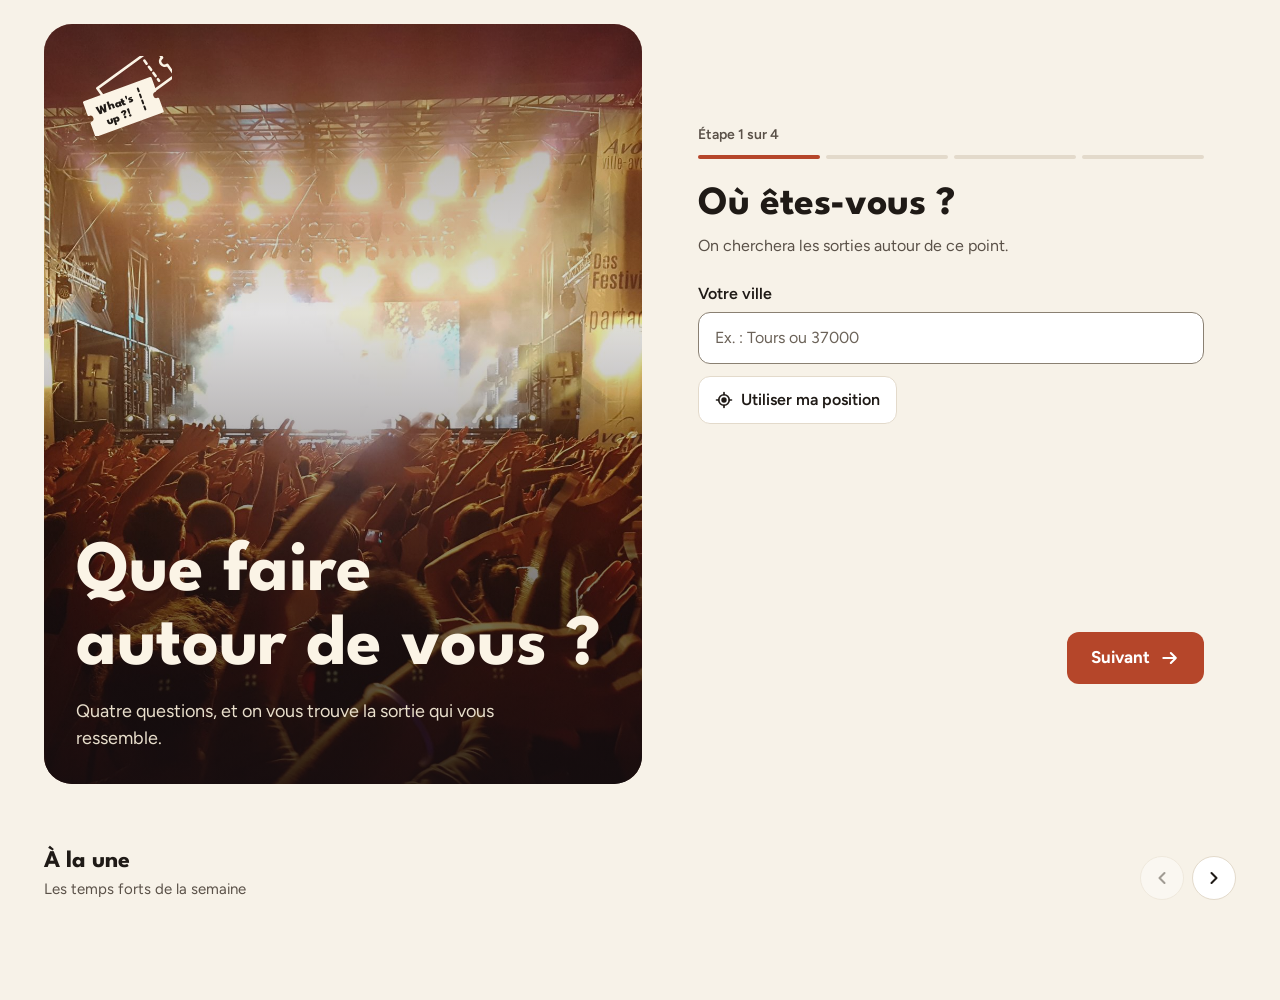
==== commit 05e967ec: "feat: enhance user interactions with pagination, event fetching, and utility functions" ====
--- a/index.html
+++ b/index.html
@@ -1,14 +1,207 @@
-<!DOCTYPE html>
-<html lang="en">
+<!doctype html>
+<html lang="fr">
 <head>
-  <meta charset="UTF-8">
-  <meta name="viewport" content="width=device-width, initial-scale=1.0">
-  <title>What's Up?!</title>
-  <script type="module" src="./js/main.js"></script>
+<meta charset="utf-8">
+<meta name="viewport" content="width=device-width, initial-scale=1">
+<title>What's up ?! — Trouver une sortie</title>
+<meta name="description" content="Concerts, expos, vide-greniers, fêtes locales et after-work autour de vous.">
+<link rel="preconnect" href="https://fonts.googleapis.com">
+<link rel="preconnect" href="https://fonts.gstatic.com" crossorigin>
+<link href="https://fonts.googleapis.com/css2?family=Figtree:wght@400;500;600;700&family=League+Spartan:wght@600;700;800&display=swap" rel="stylesheet">
+<link rel="stylesheet" href="css/style.css">
 </head>
 <body>
-  <section class="highlight-section">
-    <ul class="highlight-list"></ul>
+
+<div class="wu-top">
+  <header class="wu-hero">
+    <img class="wu-hero-bg" src="concert.jpg" alt="">
+    <svg class="wu-logo" role="img" aria-label="What's up ?!" viewBox="0 0 300 250">
+      <g fill="none" stroke-width="8" stroke-linejoin="round" stroke-linecap="round">
+        <g transform="translate(78 26) rotate(-36 110 55)" stroke="#FBF4E6">
+          <path d="M0 0H220V41A14 14 0 0 0 220 69V110H0V69A14 14 0 0 0 0 41Z"/>
+          <line x1="170" y1="16" x2="170" y2="94" stroke-dasharray="12 12"/>
+        </g>
+        <g transform="translate(38 104) rotate(-20 110 55)">
+          <path d="M0 0H220V41A14 14 0 0 0 220 69V110H0V69A14 14 0 0 0 0 41Z" fill="#FBF4E6" stroke="#FBF4E6"/>
+          <line x1="172" y1="16" x2="172" y2="94" stroke="#1F1A16" stroke-width="6" stroke-dasharray="10 10"/>
+          <text x="86" y="50" text-anchor="middle" fill="#1F1A16" font-family="League Spartan, sans-serif" font-weight="800" font-size="38">What's</text>
+          <text x="86" y="92" text-anchor="middle" fill="#1F1A16" font-family="League Spartan, sans-serif" font-weight="800" font-size="38">up ?!</text>
+        </g>
+      </g>
+    </svg>
+    <div>
+      <h1 class="wu-h1">Que faire autour de vous ?</h1>
+      <p class="wu-kicker">Quatre questions, et on vous trouve la sortie qui vous ressemble.</p>
+    </div>
+  </header>
+
+  <section class="wu-panel" aria-label="Recherche guidée">
+    <div class="wu-panel-in">
+
+      <div id="progress" class="wu-progress">
+        <p class="wu-steptxt">Étape <span id="step-num">1</span> sur 4</p>
+        <div class="wu-bars" aria-hidden="true">
+          <span class="wu-bar is-on"></span><span class="wu-bar"></span><span class="wu-bar"></span><span class="wu-bar"></span>
+        </div>
+      </div>
+
+      <!-- 1. Où -->
+      <form id="step-where" class="wu-q" role="search" novalidate>
+        <h2 id="q-where" class="wu-qtitle" tabindex="-1">Où êtes-vous ?</h2>
+        <p class="wu-qhint">On cherchera les sorties autour de ce point.</p>
+        <label class="wu-label" for="place">Votre ville</label>
+        <div class="wu-combo">
+          <input id="place" name="city-search" type="search" class="wu-input" autocomplete="off" spellcheck="false" placeholder="Ex. : Tours ou 37000" role="combobox" aria-autocomplete="list" aria-expanded="false" aria-controls="city-list" aria-invalid="false" aria-describedby="place-msg">
+          <ul id="city-list" class="wu-combo-list" role="listbox" aria-label="Villes suggérées" hidden></ul>
+        </div>
+        <button type="button" class="wu-locate" data-action="locate">
+          <svg class="wu-spin js-geo-spin" hidden width="18" height="18" viewBox="0 0 24 24" fill="none" stroke="currentColor" stroke-width="2.5" stroke-linecap="round" aria-hidden="true" focusable="false"><circle cx="12" cy="12" r="9" stroke-opacity=".3"/><path d="M21 12a9 9 0 0 0-9-9"/></svg>
+          <svg class="js-geo-icon" width="18" height="18" viewBox="0 0 24 24" fill="none" stroke="currentColor" stroke-width="2.2" stroke-linecap="round" stroke-linejoin="round" aria-hidden="true" focusable="false"><circle cx="12" cy="12" r="7"/><circle cx="12" cy="12" r="2.5" fill="currentColor"/><path d="M12 2v3M12 19v3M2 12h3M19 12h3"/></svg>
+          <span class="js-geo-label">Utiliser ma position</span>
+        </button>
+        <p id="place-msg" class="wu-msg" aria-live="polite"></p>
+        <div class="wu-navrow">
+          <button type="button" id="cancel-where" class="wu-back" data-action="back" hidden>Annuler</button>
+          <button type="submit" class="wu-next js-where-submit">
+            <span>Suivant</span>
+            <svg width="20" height="20" viewBox="0 0 24 24" fill="none" stroke="currentColor" stroke-width="2.5" stroke-linecap="round" stroke-linejoin="round" aria-hidden="true" focusable="false"><path d="M4 12h15M13 6l6 6-6 6"/></svg>
+          </button>
+        </div>
+      </form>
+
+      <!-- 2. Quand -->
+      <div id="step-when" class="wu-q" hidden>
+        <h2 id="q-when" class="wu-qtitle" tabindex="-1">Quand voulez-vous sortir ?</h2>
+        <p class="wu-qhint">Un seul choix possible.</p>
+        <div id="when-opts" class="wu-opts" role="group" aria-labelledby="q-when" aria-describedby="when-msg"></div>
+        <p id="when-msg" class="wu-msg is-err" aria-live="polite"></p>
+        <div id="date-block" class="wu-date" hidden>
+          <label class="wu-label" for="date">Date de sortie</label>
+          <input id="date" type="date" class="wu-input" aria-invalid="false" aria-describedby="date-msg">
+          <p id="date-msg" class="wu-msg is-err" aria-live="polite"></p>
+        </div>
+        <div class="wu-navrow">
+          <button type="button" class="wu-back" data-action="back">
+            <svg width="18" height="18" viewBox="0 0 24 24" fill="none" stroke="currentColor" stroke-width="2.5" stroke-linecap="round" stroke-linejoin="round" aria-hidden="true" focusable="false"><path d="M15 6l-6 6 6 6"/></svg>
+            <span class="js-back-label">Retour</span>
+          </button>
+          <button type="button" class="wu-next" data-action="when-next">
+            <span>Suivant</span>
+            <svg width="20" height="20" viewBox="0 0 24 24" fill="none" stroke="currentColor" stroke-width="2.5" stroke-linecap="round" stroke-linejoin="round" aria-hidden="true" focusable="false"><path d="M4 12h15M13 6l6 6-6 6"/></svg>
+          </button>
+        </div>
+      </div>
+
+      <!-- 3. Quoi -->
+      <div id="step-what" class="wu-q" hidden>
+        <h2 id="q-what" class="wu-qtitle" tabindex="-1">Qu'est-ce qui vous tente ?</h2>
+        <p class="wu-qhint">Plusieurs choix possibles.</p>
+        <div id="cat-opts" class="wu-opts" role="group" aria-labelledby="q-what"></div>
+        <div class="wu-navrow">
+          <button type="button" class="wu-back" data-action="back">
+            <svg width="18" height="18" viewBox="0 0 24 24" fill="none" stroke="currentColor" stroke-width="2.5" stroke-linecap="round" stroke-linejoin="round" aria-hidden="true" focusable="false"><path d="M15 6l-6 6 6 6"/></svg>
+            <span class="js-back-label">Retour</span>
+          </button>
+          <button type="button" class="wu-next" data-action="what-next">
+            <span id="what-next-label">Tout m'intéresse</span>
+            <svg width="20" height="20" viewBox="0 0 24 24" fill="none" stroke="currentColor" stroke-width="2.5" stroke-linecap="round" stroke-linejoin="round" aria-hidden="true" focusable="false"><path d="M4 12h15M13 6l6 6-6 6"/></svg>
+          </button>
+        </div>
+      </div>
+
+      <!-- 4. Rayon -->
+      <div id="step-radius" class="wu-q" hidden>
+        <h2 id="q-radius" class="wu-qtitle" tabindex="-1">Jusqu'où êtes-vous prêt à aller ?</h2>
+        <p class="wu-qhint">Distance maximale depuis <span id="radius-from"></span>.</p>
+        <div id="radius-opts" class="wu-opts" role="group" aria-labelledby="q-radius" aria-describedby="radius-msg"></div>
+        <p id="radius-msg" class="wu-msg is-err" aria-live="polite"></p>
+        <div class="wu-navrow">
+          <button type="button" class="wu-back" data-action="back">
+            <svg width="18" height="18" viewBox="0 0 24 24" fill="none" stroke="currentColor" stroke-width="2.5" stroke-linecap="round" stroke-linejoin="round" aria-hidden="true" focusable="false"><path d="M15 6l-6 6 6 6"/></svg>
+            <span class="js-back-label">Retour</span>
+          </button>
+          <button type="button" class="wu-next" data-action="radius-next">
+            <span>Suivant</span>
+            <svg width="20" height="20" viewBox="0 0 24 24" fill="none" stroke="currentColor" stroke-width="2.5" stroke-linecap="round" stroke-linejoin="round" aria-hidden="true" focusable="false"><path d="M4 12h15M13 6l6 6-6 6"/></svg>
+          </button>
+        </div>
+      </div>
+
+      <!-- Chargement -->
+      <div id="step-loading" class="wu-loading" role="status" hidden>
+        <svg class="wu-spin" width="36" height="36" viewBox="0 0 24 24" fill="none" stroke="currentColor" stroke-width="2.5" stroke-linecap="round" aria-hidden="true" focusable="false"><circle cx="12" cy="12" r="9" stroke-opacity=".2"/><path d="M21 12a9 9 0 0 0-9-9"/></svg>
+        <p>On cherche vos sorties…</p>
+      </div>
+
+      <!-- Résultats -->
+      <section id="step-results" class="wu-q" aria-labelledby="res-title" hidden>
+        <h2 id="res-title" class="wu-qtitle" tabindex="-1"></h2>
+        <p id="res-meta" class="wu-qhint"></p>
+        <ul id="res-list" class="wu-list" role="list"></ul>
+        <nav id="res-pagination" class="wu-pager" aria-label="Pagination des résultats" hidden>
+          <button type="button" class="wu-btn wu-btn-ico" data-action="page-prev">
+            <svg width="18" height="18" viewBox="0 0 24 24" fill="none" stroke="currentColor" stroke-width="2.5" stroke-linecap="round" stroke-linejoin="round" aria-hidden="true" focusable="false"><path d="M15 6l-6 6 6 6"/></svg>
+            <span class="wu-pager-label">Précédent</span>
+          </button>
+          <p id="res-page" class="wu-pager-txt" aria-live="polite"></p>
+          <button type="button" class="wu-btn wu-btn-ico" data-action="page-next">
+            <span class="wu-pager-label">Suivant</span>
+            <svg width="18" height="18" viewBox="0 0 24 24" fill="none" stroke="currentColor" stroke-width="2.5" stroke-linecap="round" stroke-linejoin="round" aria-hidden="true" focusable="false"><path d="M9 6l6 6-6 6"/></svg>
+          </button>
+        </nav>
+        <div id="res-empty" class="wu-empty" hidden>
+          <p><strong>Aucune sortie pour ces critères.</strong></p>
+          <p class="wu-sub">Élargissez le rayon ou changez de date.</p>
+          <div class="wu-actions">
+            <button type="button" id="widen" class="wu-btn" data-action="widen">Passer à 50 km</button>
+            <button type="button" class="wu-btn" data-action="edit-when">Changer de date</button>
+          </div>
+        </div>
+        <div class="wu-navrow">
+          <button type="button" class="wu-back" data-action="refine">
+            <svg width="18" height="18" viewBox="0 0 24 24" fill="none" stroke="currentColor" stroke-width="2.5" stroke-linecap="round" stroke-linejoin="round" aria-hidden="true" focusable="false"><path d="M15 6l-6 6 6 6"/></svg>
+            <span>Modifier la recherche</span>
+          </button>
+          <button type="button" class="wu-back" data-action="restart">
+            <svg width="18" height="18" viewBox="0 0 24 24" fill="none" stroke="currentColor" stroke-width="2.4" stroke-linecap="round" stroke-linejoin="round" aria-hidden="true" focusable="false"><path d="M3 12a9 9 0 1 0 3-6.7L3 8"/><path d="M3 3v5h5"/></svg>
+            <span>Nouvelle recherche</span>
+          </button>
+        </div>
+      </section>
+
+    </div>
   </section>
+</div>
+
+<main>
+  <section class="wu-section" aria-roledescription="carrousel" aria-labelledby="feat-title">
+    <div class="wu-wrap">
+      <div class="wu-head">
+        <div>
+          <h2 id="feat-title" class="wu-h2">À la une</h2>
+          <p class="wu-sub">Les temps forts de la semaine</p>
+        </div>
+        <div class="wu-ctrls">
+          <button type="button" class="wu-nav" data-action="prev" aria-controls="feat-track" aria-label="Événements précédents" aria-disabled="true">
+            <svg width="20" height="20" viewBox="0 0 24 24" fill="none" stroke="currentColor" stroke-width="2.5" stroke-linecap="round" stroke-linejoin="round" aria-hidden="true" focusable="false"><path d="M15 6l-6 6 6 6"/></svg>
+          </button>
+          <button type="button" class="wu-nav" data-action="next" aria-controls="feat-track" aria-label="Événements suivants" aria-disabled="false">
+            <svg width="20" height="20" viewBox="0 0 24 24" fill="none" stroke="currentColor" stroke-width="2.5" stroke-linecap="round" stroke-linejoin="round" aria-hidden="true" focusable="false"><path d="M9 6l6 6-6 6"/></svg>
+          </button>
+        </div>
+      </div>
+      <ul id="feat-track" class="wu-track" role="list"></ul>
+      <div id="feat-dots" class="wu-dots" aria-hidden="true"></div>
+    </div>
+  </section>
+  <div class="wu-end"></div>
+</main>
+
+<dialog id="ev-modal" class="wu-modal" aria-labelledby="modal-title">
+  <div id="modal-body" class="wu-modal-in"></div>
+</dialog>
+
+<script type="module" src="js/main.js"></script>
+
 </body>
-</html>
+</html>
--- a/css/style.css
+++ b/css/style.css
@@ -0,0 +1,589 @@
+/* What's up ?! — styles (mobile first, breakpoint 960px) */
+
+*, *::before, *::after { box-sizing: border-box; }
+[hidden] { display: none !important; }
+
+:root {
+  --ink: #1f1a16;
+  --muted: #5a5148;
+  --line: #e3dacb;
+  --edge: #8a8072;
+  --bg: #f7f2e8;
+  --card: #ffffff;
+  --cream: #fbf4e6;
+  --cream-2: #e9dfcc;
+  --accent: #b5462a;
+  --accent-d: #963820;
+  --accent-t: #f9ebe4;
+  --ok: #166534;
+  --danger: #b42318;
+  --font-display: "League Spartan", system-ui, sans-serif;
+  --font-body: "Figtree", system-ui, sans-serif;
+}
+
+body {
+  margin: 0;
+  min-height: 100vh;
+  background: var(--bg);
+  color: var(--ink);
+  font-family: var(--font-body);
+  font-size: 1rem;
+  line-height: 1.5;
+}
+
+:focus-visible { outline: 3px solid var(--accent); outline-offset: 2px; }
+[tabindex="-1"]:focus { outline: none; }
+
+.sr-only {
+  position: absolute !important;
+  width: 1px; height: 1px;
+  padding: 0; margin: -1px;
+  overflow: hidden; clip: rect(0, 0, 0, 0);
+  white-space: nowrap; border: 0;
+}
+
+.wu-wrap { max-width: 1240px; margin: 0 auto; padding: 0 16px; }
+.wu-h2 { margin: 0; font-family: var(--font-display); font-weight: 700; font-size: 1.5rem; line-height: 1.15; }
+.wu-sub { margin: 2px 0 0; color: var(--muted); font-size: .9375rem; }
+
+/* ---------- Top: photo block + wizard ---------- */
+.wu-top { max-width: 1240px; margin: 0 auto; padding: 12px; display: grid; gap: 8px; }
+
+.wu-hero {
+  position: relative;
+  isolation: isolate;
+  overflow: hidden;
+  min-height: 300px;
+  padding: 20px;
+  border-radius: 22px;
+  display: flex;
+  flex-direction: column;
+  justify-content: space-between;
+  color: var(--cream);
+}
+.wu-hero-bg {
+  position: absolute; inset: 0; z-index: -2;
+  width: 100%; height: 100%;
+  object-fit: cover; object-position: 50% 35%;
+}
+.wu-hero::after {
+  content: "";
+  position: absolute; inset: 0; z-index: -1;
+  background: linear-gradient(180deg, rgb(22 14 16 / .4) 0%, rgb(22 14 16 / .12) 38%, rgb(22 14 16 / .86) 100%);
+}
+.wu-logo { display: block; width: 76px; height: auto; }
+.wu-h1 {
+  margin: 0;
+  max-width: 13ch;
+  font-family: var(--font-display);
+  font-weight: 700;
+  font-size: 2.125rem;
+  line-height: 1.02;
+  text-wrap: balance;
+}
+.wu-kicker { margin: 8px 0 0; max-width: 36ch; color: var(--cream-2); font-size: .9375rem; }
+
+.wu-panel { padding: 24px 4px 8px; }
+.wu-panel-in { max-width: 520px; width: 100%; margin: 0 auto; display: flex; flex-direction: column; min-height: 440px; }
+
+/* Progress */
+.wu-progress { display: flex; flex-direction: column; gap: 10px; margin-bottom: 24px; }
+.wu-steptxt { margin: 0; font-size: .875rem; font-weight: 600; color: var(--muted); }
+.wu-bars { display: flex; gap: 6px; }
+.wu-bar { flex: 1; height: 4px; border-radius: 999px; background: var(--line); transition: background .25s; }
+.wu-bar.is-on { background: var(--accent); }
+
+/* Question */
+.wu-q { display: flex; flex-direction: column; flex: 1; animation: wu-in .3s ease both; }
+.wu-qtitle {
+  margin: 0;
+  font-family: var(--font-display);
+  font-weight: 700;
+  font-size: 1.875rem;
+  line-height: 1.08;
+  letter-spacing: -.01em;
+}
+.wu-qhint { margin: 8px 0 24px; color: var(--muted); }
+
+.wu-opts { display: grid; grid-template-columns: repeat(2, minmax(0, 1fr)); gap: 10px; }
+.wu-opt {
+  position: relative;
+  display: flex;
+  align-items: center;
+  justify-content: space-between;
+  gap: 10px;
+  min-height: 68px;
+  padding: 12px 14px;
+  border: 1px solid var(--line);
+  border-radius: 14px;
+  background: var(--card);
+  color: var(--ink);
+  font: inherit;
+  text-align: left;
+  cursor: pointer;
+  transition: border-color .15s, background .15s, box-shadow .15s;
+}
+.wu-opt:hover { border-color: var(--edge); }
+.wu-opt-txt { display: flex; flex-direction: column; line-height: 1.25; min-width: 0; }
+.wu-opt-txt strong { font-weight: 700; }
+.wu-opt-txt span { font-size: .8125rem; color: var(--muted); }
+/* Indicateur : rond = choix unique, carré = choix multiple */
+.wu-check {
+  flex: none;
+  width: 22px; height: 22px;
+  display: grid; place-items: center;
+  border: 1.5px solid var(--edge);
+  color: transparent;
+}
+.wu-check.is-single { border-radius: 50%; }
+.wu-check.is-multi { border-radius: 6px; }
+.wu-opt[aria-pressed="true"] { border-color: var(--accent); background: var(--accent-t); box-shadow: inset 0 0 0 1px var(--accent); }
+.wu-opt[aria-pressed="true"] .wu-check { background: var(--accent); border-color: var(--accent); color: #fff; }
+.wu-opt[aria-pressed="true"] .wu-check.is-single { box-shadow: inset 0 0 0 4px var(--card); }
+.wu-opt.is-wide { grid-column: 1 / -1; }
+
+.wu-label { display: block; margin-bottom: 6px; font-weight: 600; }
+.wu-input {
+  width: 100%;
+  min-height: 52px;
+  padding: 0 16px;
+  border: 1px solid var(--edge);
+  border-radius: 12px;
+  background: var(--card);
+  font: inherit;
+  color: var(--ink);
+}
+.wu-input::placeholder { color: #6b6258; opacity: 1; }
+.wu-input:focus-visible { outline: 3px solid var(--accent); outline-offset: 1px; border-color: var(--accent); }
+.wu-input[aria-invalid="true"] { border-color: var(--danger); box-shadow: inset 0 0 0 1px var(--danger); }
+
+.wu-combo { position: relative; }
+.wu-combo .wu-input { appearance: none; }
+.wu-combo .wu-input::-webkit-search-cancel-button { display: none; }
+.wu-combo-list {
+  position: absolute;
+  z-index: 10;
+  top: calc(100% + 8px);
+  left: 0;
+  right: 0;
+  max-height: 340px;
+  overflow-y: auto;
+  margin: 0;
+  padding: 6px;
+  list-style: none;
+  display: grid;
+  gap: 4px;
+  background: var(--card);
+  border: 1px solid var(--line);
+  border-radius: 14px;
+  box-shadow: 0 16px 40px rgb(31 26 22 / .16);
+  animation: wu-up .15s ease both;
+}
+.wu-combo-option {
+  display: flex;
+  align-items: center;
+  gap: 12px;
+  min-height: 56px;
+  padding: 8px 12px;
+  border: 1px solid transparent;
+  border-radius: 10px;
+  cursor: pointer;
+  transition: background .15s, border-color .15s;
+}
+.wu-combo-icon {
+  flex: none;
+  width: 36px; height: 36px;
+  display: grid; place-items: center;
+  border-radius: 50%;
+  background: var(--bg);
+  color: var(--accent);
+}
+.wu-combo-text { display: flex; flex-direction: column; min-width: 0; line-height: 1.25; }
+.wu-combo-text strong { font-family: var(--font-display); font-size: 1.0625rem; font-weight: 700; }
+.wu-combo-text span { font-size: .875rem; color: var(--muted); }
+.wu-combo-option:hover { background: var(--bg); }
+.wu-combo-option[aria-selected="true"] { background: var(--accent-t); border-color: var(--accent); }
+.wu-combo-option[aria-selected="true"] .wu-combo-icon { background: var(--accent); color: #fff; }
+.wu-combo-option.is-empty { justify-content: center; min-height: 48px; color: var(--muted); cursor: default; background: none; }
+
+.wu-locate {
+  align-self: flex-start;
+  display: inline-flex;
+  align-items: center;
+  gap: 8px;
+  min-height: 48px;
+  margin-top: 12px;
+  padding: 0 16px;
+  border: 1px solid var(--line);
+  border-radius: 12px;
+  background: var(--card);
+  color: var(--ink);
+  font: inherit;
+  font-weight: 600;
+  cursor: pointer;
+}
+.wu-locate:hover { border-color: var(--edge); }
+.wu-locate[disabled] { cursor: progress; color: var(--muted); }
+
+.wu-msg { margin: 8px 0 0; min-height: 1.5rem; font-size: .9375rem; color: var(--muted); }
+.wu-msg.is-err { color: var(--danger); font-weight: 600; }
+.wu-msg.is-ok { color: var(--ok); font-weight: 600; }
+.wu-date { margin-top: 16px; }
+
+.wu-navrow { display: flex; align-items: center; justify-content: space-between; gap: 12px; margin-top: auto; padding-top: 28px; }
+.wu-back {
+  display: inline-flex;
+  align-items: center;
+  gap: 6px;
+  min-height: 44px;
+  padding: 0 6px;
+  border: 0;
+  border-radius: 10px;
+  background: none;
+  color: var(--ink);
+  font: inherit;
+  font-weight: 600;
+  cursor: pointer;
+}
+.wu-back:hover { background: #efe8db; }
+.wu-next {
+  display: inline-flex;
+  align-items: center;
+  justify-content: center;
+  gap: 10px;
+  min-height: 52px;
+  padding: 0 24px;
+  margin-left: auto;
+  border: 0;
+  border-radius: 12px;
+  background: var(--accent);
+  color: #fff;
+  font: inherit;
+  font-weight: 700;
+  font-size: 1.0625rem;
+  cursor: pointer;
+  transition: background .15s;
+}
+.wu-next:hover { background: var(--accent-d); }
+.wu-next[disabled] { cursor: progress; opacity: .7; }
+
+.wu-loading {
+  flex: 1;
+  display: flex;
+  flex-direction: column;
+  align-items: center;
+  justify-content: center;
+  gap: 14px;
+  text-align: center;
+  color: var(--accent);
+}
+.wu-loading p { margin: 0; color: var(--ink); font-family: var(--font-display); font-size: 1.25rem; font-weight: 700; }
+
+/* ---------- Category colours (white text ≥ 4.5:1) ---------- */
+.is-concert { --tk: #4d6a1f; }
+.is-expo { --tk: #0f766e; }
+.is-vide-grenier { --tk: #b45309; }
+.is-fete { --tk: #be185d; }
+.is-spectacle { --tk: #1d4ed8; }
+.is-autre { --tk: #5a5148; }
+
+/* ---------- Sections ---------- */
+.wu-section { padding-top: 40px; }
+.wu-head { display: flex; align-items: flex-end; justify-content: space-between; gap: 12px; margin-bottom: 16px; }
+
+/* ---------- Results ---------- */
+.wu-list { list-style: none; margin: 0; padding: 0; display: grid; gap: 12px; }
+.wu-ev {
+  position: relative;
+  display: flex;
+  align-items: center;
+  min-height: 96px;
+  background: var(--card);
+  border: 1px solid var(--line);
+  border-radius: 14px;
+  overflow: hidden;
+  animation: wu-up .3s ease both;
+}
+.wu-ev:hover { border-color: var(--edge); }
+.wu-ev:has(.wu-link:focus-visible) { outline: 3px solid var(--accent); outline-offset: 2px; }
+.wu-ev-date {
+  align-self: stretch;
+  flex: none;
+  width: 68px;
+  display: flex;
+  flex-direction: column;
+  align-items: center;
+  justify-content: center;
+  background: var(--tk);
+  color: #fff;
+  font-family: var(--font-display);
+  font-weight: 700;
+  font-size: .75rem;
+  text-transform: uppercase;
+  line-height: 1.15;
+}
+.wu-ev-date b { font-size: 1.625rem; font-weight: 800; }
+.wu-ev-body { flex: 1; min-width: 0; padding: 12px 14px; }
+.wu-ev-kicker { margin: 0; font-size: .8125rem; font-weight: 700; color: var(--muted); }
+.wu-ev h3 { margin: 2px 0 0; font-family: var(--font-display); font-size: 1.0625rem; line-height: 1.25; }
+.wu-ev-meta { margin: 2px 0 0; font-size: .875rem; color: var(--muted); }
+
+.wu-empty { padding: 28px 20px; border: 1px dashed var(--edge); border-radius: 14px; background: var(--card); text-align: center; }
+.wu-empty p { margin: 0; }
+.wu-actions { display: flex; flex-wrap: wrap; justify-content: center; gap: 8px; margin-top: 16px; }
+.wu-btn {
+  min-height: 44px;
+  padding: 0 18px;
+  border-radius: 10px;
+  border: 1px solid var(--ink);
+  background: var(--card);
+  color: var(--ink);
+  font: inherit;
+  font-weight: 700;
+  cursor: pointer;
+}
+.wu-btn:hover { background: var(--ink); color: #fff; }
+.wu-btn:disabled { opacity: .4; cursor: not-allowed; }
+.wu-btn:disabled:hover { background: var(--card); color: var(--ink); }
+
+.wu-pager { display: flex; align-items: center; justify-content: space-between; gap: 12px; margin-top: 16px; }
+.wu-pager-txt { margin: 0; font-weight: 600; color: var(--muted); text-align: center; white-space: nowrap; }
+
+@media (max-width: 479px) {
+  .wu-pager .wu-btn { width: 48px; padding: 0; }
+  .wu-pager-label {
+    position: absolute;
+    width: 1px; height: 1px;
+    margin: -1px; padding: 0;
+    overflow: hidden; clip: rect(0, 0, 0, 0);
+    white-space: nowrap; border: 0;
+  }
+}
+
+/* ---------- Carousel ---------- */
+.wu-ctrls { display: flex; gap: 8px; flex: none; }
+.wu-nav {
+  width: 44px; height: 44px;
+  display: grid; place-items: center;
+  border-radius: 50%;
+  border: 1px solid var(--line);
+  background: var(--card);
+  color: var(--ink);
+  cursor: pointer;
+}
+.wu-nav:hover { border-color: var(--edge); }
+.wu-nav[aria-disabled="true"] { opacity: .4; cursor: not-allowed; }
+
+.wu-track {
+  display: flex;
+  gap: 12px;
+  overflow-x: auto;
+  scroll-snap-type: x mandatory;
+  scroll-padding-inline: 16px;
+  overscroll-behavior-x: contain;
+  scrollbar-width: none;
+  list-style: none;
+  margin: 0 -16px;
+  padding: 4px 16px 8px;
+}
+.wu-track::-webkit-scrollbar { display: none; }
+.wu-track > li { flex: 0 0 76%; max-width: 280px; scroll-snap-align: start; display: flex; }
+
+.wu-tk {
+  position: relative;
+  flex: 1;
+  display: flex;
+  flex-direction: column;
+  background: var(--card);
+  border: 1px solid var(--line);
+  border-radius: 16px;
+  overflow: hidden;
+}
+.wu-tk:hover { border-color: var(--edge); }
+.wu-tk:has(.wu-link:focus-visible) { outline: 3px solid var(--accent); outline-offset: 2px; }
+.wu-tk-top {
+  position: relative;
+  min-height: 108px;
+  padding: 14px 16px;
+  display: flex;
+  flex-direction: column;
+  justify-content: space-between;
+  gap: 10px;
+  background: var(--tk);
+  color: #fff;
+}
+.wu-tk-date { display: flex; align-items: center; gap: 10px; font-family: var(--font-display); }
+.wu-tk-date b { font-size: 2.5rem; font-weight: 800; line-height: .9; }
+.wu-tk-date span { display: flex; flex-direction: column; font-weight: 700; font-size: .875rem; text-transform: uppercase; line-height: 1.1; }
+.wu-tk-cat { font-size: .8125rem; font-weight: 700; }
+.wu-tk-perf { position: relative; height: 0; margin: 0 14px; border-top: 2px dashed #d8cebd; }
+.wu-tk-perf::before,
+.wu-tk-perf::after {
+  content: "";
+  position: absolute;
+  top: -11px;
+  width: 20px; height: 20px;
+  border-radius: 50%;
+  background: var(--bg);
+  border: 1px solid var(--line);
+}
+.wu-tk-perf::before { left: -25px; }
+.wu-tk-perf::after { right: -25px; }
+.wu-tk-body { flex: 1; padding: 14px 16px 16px; }
+.wu-tk-body h3 { margin: 0; font-family: var(--font-display); font-size: 1.125rem; line-height: 1.2; }
+.wu-tk-body p { margin: 4px 0 0; color: var(--muted); font-size: .875rem; }
+
+.wu-dots { display: flex; justify-content: center; gap: 6px; margin-top: 8px; }
+.wu-dot { width: 7px; height: 7px; border-radius: 999px; background: #cfc5b4; transition: width .2s, background .2s; }
+.wu-dot.is-on { width: 20px; background: var(--ink); }
+
+/* ---------- Shared card bits ---------- */
+.wu-link { color: inherit; text-decoration: none; }
+.wu-link::after { content: ""; position: absolute; inset: 0; z-index: 1; }
+.wu-link:focus-visible { outline: none; }
+.wu-tk:hover .wu-link,
+.wu-ev:hover .wu-link { text-decoration: underline; text-underline-offset: 3px; }
+
+/* ---------- Event modal (bottom sheet on mobile) ---------- */
+body:has(.wu-modal[open]) { overflow: hidden; }
+.wu-modal {
+  width: 100%;
+  max-width: 100%;
+  max-height: 92dvh;
+  margin: auto 0 0;
+  padding: 0;
+  border: 0;
+  border-radius: 22px 22px 0 0;
+  background: var(--card);
+  color: var(--ink);
+  overflow-y: auto;
+  overscroll-behavior: contain;
+}
+.wu-modal[open] { animation: wu-sheet .28s ease both; }
+.wu-modal::backdrop { background: rgb(22 14 16 / .55); }
+.wu-modal-top {
+  position: relative;
+  padding: 20px 20px 22px;
+  display: flex;
+  flex-direction: column;
+  gap: 10px;
+  background: var(--tk);
+  color: #fff;
+}
+.wu-modal-top .wu-tk-cat { margin: 4px 0 0; }
+.wu-modal-close {
+  position: absolute;
+  top: 10px; right: 10px;
+  width: 44px; height: 44px;
+  display: grid; place-items: center;
+  border: 0;
+  border-radius: 50%;
+  background: rgb(0 0 0 / .2);
+  color: #fff;
+  cursor: pointer;
+}
+.wu-modal-close:hover { background: rgb(0 0 0 / .35); }
+.wu-modal-close:focus-visible { outline-color: #fff; }
+.wu-modal-title {
+  margin: 0;
+  font-family: var(--font-display);
+  font-weight: 700;
+  font-size: 1.75rem;
+  line-height: 1.08;
+  text-wrap: balance;
+}
+.wu-modal-body { padding: 20px 20px calc(20px + env(safe-area-inset-bottom)); }
+.wu-modal-desc { margin: 0; }
+.wu-modal-info { margin: 20px 0 0; display: grid; gap: 0; border-top: 1px solid var(--line); }
+.wu-modal-info div { display: grid; grid-template-columns: 72px 1fr; gap: 12px; padding: 12px 0; border-bottom: 1px solid var(--line); }
+.wu-modal-info dt { font-size: .875rem; font-weight: 700; color: var(--muted); }
+.wu-modal-info dd { margin: 0; }
+.wu-modal-actions { display: grid; grid-template-columns: 1fr 1fr; gap: 10px; margin-top: 24px; }
+.wu-modal-actions > * { min-width: 0; min-height: 52px; padding: 6px 12px; margin: 0; line-height: 1.2; text-align: center; }
+.wu-modal-actions svg { flex: none; }
+.wu-btn-ico { display: inline-flex; align-items: center; justify-content: center; gap: 8px; }
+.wu-modal-actions .wu-next { font-size: 1rem; text-decoration: none; }
+
+.wu-end { height: 64px; }
+.wu-spin { animation: wu-rot .8s linear infinite; }
+
+@keyframes wu-in { from { opacity: 0; transform: translateY(10px); } to { opacity: 1; transform: none; } }
+@keyframes wu-up { from { opacity: 0; transform: translateY(8px); } to { opacity: 1; transform: none; } }
+@keyframes wu-rot { to { transform: rotate(360deg); } }
+@keyframes wu-sheet { from { transform: translateY(100%); } to { transform: none; } }
+@keyframes wu-pop { from { opacity: 0; transform: translateY(12px) scale(.98); } to { opacity: 1; transform: none; } }
+
+@media (prefers-reduced-motion: reduce) {
+  *, *::before, *::after { animation: none !important; transition: none !important; }
+}
+
+/* ---------- Small phones (< 380px) ---------- */
+@media (max-width: 379px) {
+  .wu-top { padding: 8px; }
+  .wu-hero { min-height: 260px; padding: 16px; }
+  .wu-h1 { font-size: 1.875rem; }
+  .wu-qtitle { font-size: 1.625rem; }
+  .wu-opts { grid-template-columns: 1fr; }
+  .wu-navrow { flex-wrap: wrap; }
+  .wu-next { padding: 0 18px; }
+  .wu-ev-date { width: 56px; }
+  .wu-ev-body { padding-left: 10px; }
+  .wu-track > li { flex-basis: 86%; }
+  .wu-modal-title { font-size: 1.5rem; }
+  .wu-modal-info div { grid-template-columns: 1fr; gap: 2px; }
+}
+
+/* ---------- Tablet (≥ 600px) ---------- */
+@media (min-width: 600px) {
+  .wu-top { padding: 16px; }
+  .wu-hero { min-height: 400px; padding: 28px; border-radius: 26px; }
+  .wu-logo { width: 88px; }
+  .wu-h1 { font-size: 3rem; }
+  .wu-kicker { font-size: 1.0625rem; }
+  .wu-panel { padding: 32px 16px 8px; }
+  .wu-qtitle { font-size: 2.25rem; }
+  .wu-wrap { padding: 0 24px; }
+  .wu-track { margin: 0 -24px; padding-inline: 24px; scroll-padding-inline: 24px; }
+  .wu-track > li { flex-basis: 260px; }
+
+  .wu-modal {
+    max-width: 520px;
+    max-height: 88dvh;
+    margin: auto;
+    border-radius: 22px;
+  }
+  .wu-modal[open] { animation-name: wu-pop; }
+  .wu-modal-top { padding: 28px 28px 26px; }
+  .wu-modal-title { font-size: 2rem; }
+  .wu-modal-body { padding: 24px 28px 28px; }
+}
+
+/* ---------- Desktop ---------- */
+@media (min-width: 960px) {
+  .wu-top { grid-template-columns: minmax(0, 1.05fr) minmax(0, 1fr); gap: 24px; padding: 24px 24px 0; }
+  .wu-hero { min-height: 720px; padding: 32px; border-radius: 28px; }
+  .wu-logo { width: 96px; }
+  .wu-h1 { font-size: 4rem; }
+  .wu-kicker { font-size: 1.125rem; margin-top: 14px; }
+  .wu-panel { display: flex; align-items: center; padding: 48px 32px; }
+  .wu-panel-in { min-height: 560px; }
+  .wu-qtitle { font-size: 2.5rem; }
+  .wu-wrap { padding: 0 24px; }
+  .wu-section { padding-top: 64px; }
+  .wu-track { margin: 0; padding: 4px 2px 8px; scroll-padding-inline: 2px; }
+  .wu-track > li { flex-basis: 264px; }
+  .wu-dots { justify-content: flex-start; }
+}
+
+/* ---------- Large desktop (≥ 1280px) ---------- */
+@media (min-width: 1280px) {
+  .wu-hero { min-height: 760px; }
+  .wu-h1 { font-size: 4.5rem; }
+  .wu-track > li { flex-basis: 280px; }
+}
+
+/* Paysage mobile : on évite un hero qui mange tout l'écran */
+@media (max-height: 500px) and (orientation: landscape) {
+  .wu-hero { min-height: 220px; }
+  .wu-panel-in { min-height: 0; }
+}
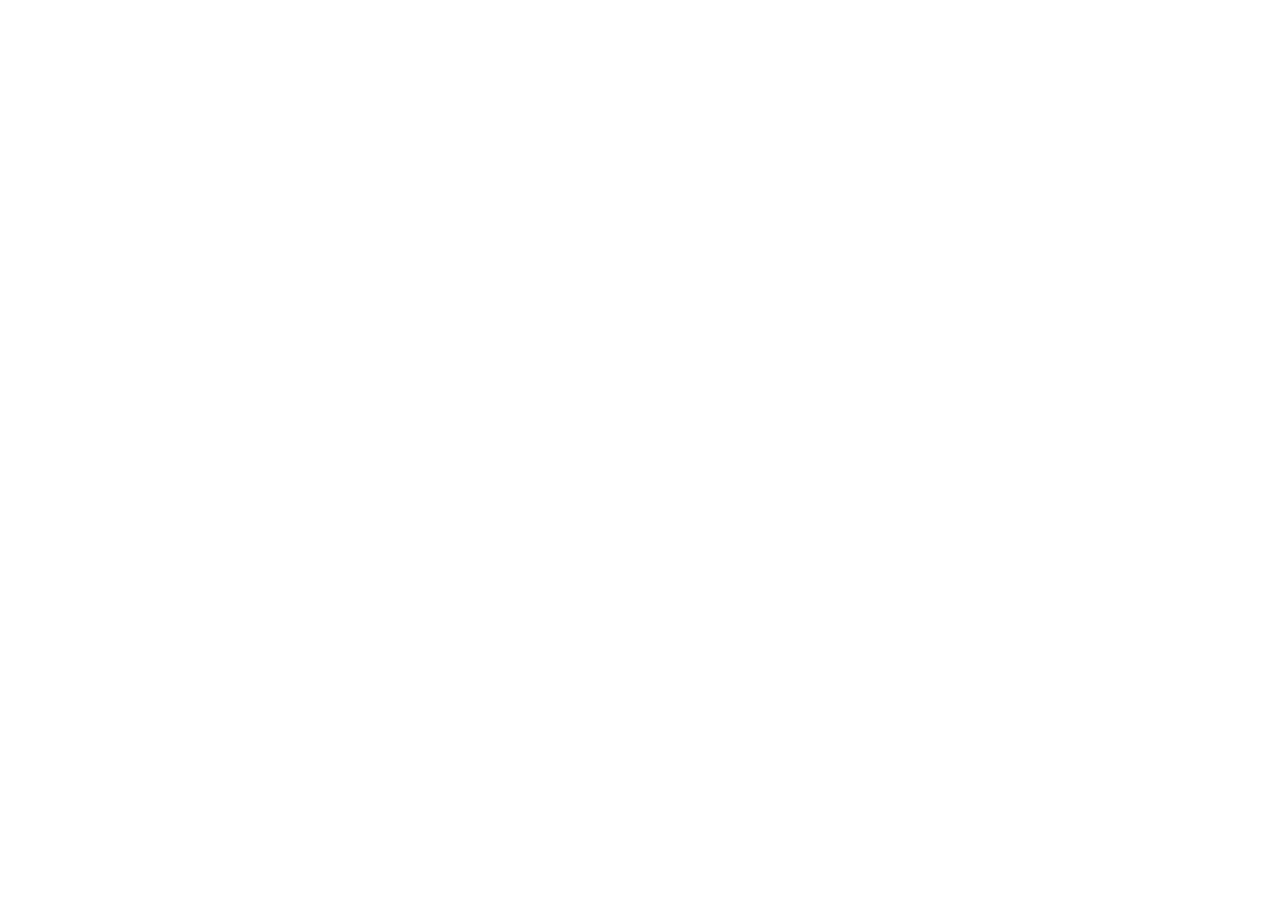
==== commit fceeb70d: "feat: add highlighted events (#13) * feat: call api and set api_key in headers  * wip: randomize hig" ====
--- a/index.html
+++ b/index.html
@@ -1,207 +1,14 @@
-<!doctype html>
-<html lang="fr">
+<!DOCTYPE html>
+<html lang="en">
 <head>
-<meta charset="utf-8">
-<meta name="viewport" content="width=device-width, initial-scale=1">
-<title>What's up ?! — Trouver une sortie</title>
-<meta name="description" content="Concerts, expos, vide-greniers, fêtes locales et after-work autour de vous.">
-<link rel="preconnect" href="https://fonts.googleapis.com">
-<link rel="preconnect" href="https://fonts.gstatic.com" crossorigin>
-<link href="https://fonts.googleapis.com/css2?family=Figtree:wght@400;500;600;700&family=League+Spartan:wght@600;700;800&display=swap" rel="stylesheet">
-<link rel="stylesheet" href="css/style.css">
+  <meta charset="UTF-8">
+  <meta name="viewport" content="width=device-width, initial-scale=1.0">
+  <title>What's Up?!</title>
+  <script type="module" src="./js/main.js"></script>
 </head>
 <body>
-
-<div class="wu-top">
-  <header class="wu-hero">
-    <img class="wu-hero-bg" src="concert.jpg" alt="">
-    <svg class="wu-logo" role="img" aria-label="What's up ?!" viewBox="0 0 300 250">
-      <g fill="none" stroke-width="8" stroke-linejoin="round" stroke-linecap="round">
-        <g transform="translate(78 26) rotate(-36 110 55)" stroke="#FBF4E6">
-          <path d="M0 0H220V41A14 14 0 0 0 220 69V110H0V69A14 14 0 0 0 0 41Z"/>
-          <line x1="170" y1="16" x2="170" y2="94" stroke-dasharray="12 12"/>
-        </g>
-        <g transform="translate(38 104) rotate(-20 110 55)">
-          <path d="M0 0H220V41A14 14 0 0 0 220 69V110H0V69A14 14 0 0 0 0 41Z" fill="#FBF4E6" stroke="#FBF4E6"/>
-          <line x1="172" y1="16" x2="172" y2="94" stroke="#1F1A16" stroke-width="6" stroke-dasharray="10 10"/>
-          <text x="86" y="50" text-anchor="middle" fill="#1F1A16" font-family="League Spartan, sans-serif" font-weight="800" font-size="38">What's</text>
-          <text x="86" y="92" text-anchor="middle" fill="#1F1A16" font-family="League Spartan, sans-serif" font-weight="800" font-size="38">up ?!</text>
-        </g>
-      </g>
-    </svg>
-    <div>
-      <h1 class="wu-h1">Que faire autour de vous ?</h1>
-      <p class="wu-kicker">Quatre questions, et on vous trouve la sortie qui vous ressemble.</p>
-    </div>
-  </header>
-
-  <section class="wu-panel" aria-label="Recherche guidée">
-    <div class="wu-panel-in">
-
-      <div id="progress" class="wu-progress">
-        <p class="wu-steptxt">Étape <span id="step-num">1</span> sur 4</p>
-        <div class="wu-bars" aria-hidden="true">
-          <span class="wu-bar is-on"></span><span class="wu-bar"></span><span class="wu-bar"></span><span class="wu-bar"></span>
-        </div>
-      </div>
-
-      <!-- 1. Où -->
-      <form id="step-where" class="wu-q" role="search" novalidate>
-        <h2 id="q-where" class="wu-qtitle" tabindex="-1">Où êtes-vous ?</h2>
-        <p class="wu-qhint">On cherchera les sorties autour de ce point.</p>
-        <label class="wu-label" for="place">Votre ville</label>
-        <div class="wu-combo">
-          <input id="place" name="city-search" type="search" class="wu-input" autocomplete="off" spellcheck="false" placeholder="Ex. : Tours ou 37000" role="combobox" aria-autocomplete="list" aria-expanded="false" aria-controls="city-list" aria-invalid="false" aria-describedby="place-msg">
-          <ul id="city-list" class="wu-combo-list" role="listbox" aria-label="Villes suggérées" hidden></ul>
-        </div>
-        <button type="button" class="wu-locate" data-action="locate">
-          <svg class="wu-spin js-geo-spin" hidden width="18" height="18" viewBox="0 0 24 24" fill="none" stroke="currentColor" stroke-width="2.5" stroke-linecap="round" aria-hidden="true" focusable="false"><circle cx="12" cy="12" r="9" stroke-opacity=".3"/><path d="M21 12a9 9 0 0 0-9-9"/></svg>
-          <svg class="js-geo-icon" width="18" height="18" viewBox="0 0 24 24" fill="none" stroke="currentColor" stroke-width="2.2" stroke-linecap="round" stroke-linejoin="round" aria-hidden="true" focusable="false"><circle cx="12" cy="12" r="7"/><circle cx="12" cy="12" r="2.5" fill="currentColor"/><path d="M12 2v3M12 19v3M2 12h3M19 12h3"/></svg>
-          <span class="js-geo-label">Utiliser ma position</span>
-        </button>
-        <p id="place-msg" class="wu-msg" aria-live="polite"></p>
-        <div class="wu-navrow">
-          <button type="button" id="cancel-where" class="wu-back" data-action="back" hidden>Annuler</button>
-          <button type="submit" class="wu-next js-where-submit">
-            <span>Suivant</span>
-            <svg width="20" height="20" viewBox="0 0 24 24" fill="none" stroke="currentColor" stroke-width="2.5" stroke-linecap="round" stroke-linejoin="round" aria-hidden="true" focusable="false"><path d="M4 12h15M13 6l6 6-6 6"/></svg>
-          </button>
-        </div>
-      </form>
-
-      <!-- 2. Quand -->
-      <div id="step-when" class="wu-q" hidden>
-        <h2 id="q-when" class="wu-qtitle" tabindex="-1">Quand voulez-vous sortir ?</h2>
-        <p class="wu-qhint">Un seul choix possible.</p>
-        <div id="when-opts" class="wu-opts" role="group" aria-labelledby="q-when" aria-describedby="when-msg"></div>
-        <p id="when-msg" class="wu-msg is-err" aria-live="polite"></p>
-        <div id="date-block" class="wu-date" hidden>
-          <label class="wu-label" for="date">Date de sortie</label>
-          <input id="date" type="date" class="wu-input" aria-invalid="false" aria-describedby="date-msg">
-          <p id="date-msg" class="wu-msg is-err" aria-live="polite"></p>
-        </div>
-        <div class="wu-navrow">
-          <button type="button" class="wu-back" data-action="back">
-            <svg width="18" height="18" viewBox="0 0 24 24" fill="none" stroke="currentColor" stroke-width="2.5" stroke-linecap="round" stroke-linejoin="round" aria-hidden="true" focusable="false"><path d="M15 6l-6 6 6 6"/></svg>
-            <span class="js-back-label">Retour</span>
-          </button>
-          <button type="button" class="wu-next" data-action="when-next">
-            <span>Suivant</span>
-            <svg width="20" height="20" viewBox="0 0 24 24" fill="none" stroke="currentColor" stroke-width="2.5" stroke-linecap="round" stroke-linejoin="round" aria-hidden="true" focusable="false"><path d="M4 12h15M13 6l6 6-6 6"/></svg>
-          </button>
-        </div>
-      </div>
-
-      <!-- 3. Quoi -->
-      <div id="step-what" class="wu-q" hidden>
-        <h2 id="q-what" class="wu-qtitle" tabindex="-1">Qu'est-ce qui vous tente ?</h2>
-        <p class="wu-qhint">Plusieurs choix possibles.</p>
-        <div id="cat-opts" class="wu-opts" role="group" aria-labelledby="q-what"></div>
-        <div class="wu-navrow">
-          <button type="button" class="wu-back" data-action="back">
-            <svg width="18" height="18" viewBox="0 0 24 24" fill="none" stroke="currentColor" stroke-width="2.5" stroke-linecap="round" stroke-linejoin="round" aria-hidden="true" focusable="false"><path d="M15 6l-6 6 6 6"/></svg>
-            <span class="js-back-label">Retour</span>
-          </button>
-          <button type="button" class="wu-next" data-action="what-next">
-            <span id="what-next-label">Tout m'intéresse</span>
-            <svg width="20" height="20" viewBox="0 0 24 24" fill="none" stroke="currentColor" stroke-width="2.5" stroke-linecap="round" stroke-linejoin="round" aria-hidden="true" focusable="false"><path d="M4 12h15M13 6l6 6-6 6"/></svg>
-          </button>
-        </div>
-      </div>
-
-      <!-- 4. Rayon -->
-      <div id="step-radius" class="wu-q" hidden>
-        <h2 id="q-radius" class="wu-qtitle" tabindex="-1">Jusqu'où êtes-vous prêt à aller ?</h2>
-        <p class="wu-qhint">Distance maximale depuis <span id="radius-from"></span>.</p>
-        <div id="radius-opts" class="wu-opts" role="group" aria-labelledby="q-radius" aria-describedby="radius-msg"></div>
-        <p id="radius-msg" class="wu-msg is-err" aria-live="polite"></p>
-        <div class="wu-navrow">
-          <button type="button" class="wu-back" data-action="back">
-            <svg width="18" height="18" viewBox="0 0 24 24" fill="none" stroke="currentColor" stroke-width="2.5" stroke-linecap="round" stroke-linejoin="round" aria-hidden="true" focusable="false"><path d="M15 6l-6 6 6 6"/></svg>
-            <span class="js-back-label">Retour</span>
-          </button>
-          <button type="button" class="wu-next" data-action="radius-next">
-            <span>Suivant</span>
-            <svg width="20" height="20" viewBox="0 0 24 24" fill="none" stroke="currentColor" stroke-width="2.5" stroke-linecap="round" stroke-linejoin="round" aria-hidden="true" focusable="false"><path d="M4 12h15M13 6l6 6-6 6"/></svg>
-          </button>
-        </div>
-      </div>
-
-      <!-- Chargement -->
-      <div id="step-loading" class="wu-loading" role="status" hidden>
-        <svg class="wu-spin" width="36" height="36" viewBox="0 0 24 24" fill="none" stroke="currentColor" stroke-width="2.5" stroke-linecap="round" aria-hidden="true" focusable="false"><circle cx="12" cy="12" r="9" stroke-opacity=".2"/><path d="M21 12a9 9 0 0 0-9-9"/></svg>
-        <p>On cherche vos sorties…</p>
-      </div>
-
-      <!-- Résultats -->
-      <section id="step-results" class="wu-q" aria-labelledby="res-title" hidden>
-        <h2 id="res-title" class="wu-qtitle" tabindex="-1"></h2>
-        <p id="res-meta" class="wu-qhint"></p>
-        <ul id="res-list" class="wu-list" role="list"></ul>
-        <nav id="res-pagination" class="wu-pager" aria-label="Pagination des résultats" hidden>
-          <button type="button" class="wu-btn wu-btn-ico" data-action="page-prev">
-            <svg width="18" height="18" viewBox="0 0 24 24" fill="none" stroke="currentColor" stroke-width="2.5" stroke-linecap="round" stroke-linejoin="round" aria-hidden="true" focusable="false"><path d="M15 6l-6 6 6 6"/></svg>
-            <span class="wu-pager-label">Précédent</span>
-          </button>
-          <p id="res-page" class="wu-pager-txt" aria-live="polite"></p>
-          <button type="button" class="wu-btn wu-btn-ico" data-action="page-next">
-            <span class="wu-pager-label">Suivant</span>
-            <svg width="18" height="18" viewBox="0 0 24 24" fill="none" stroke="currentColor" stroke-width="2.5" stroke-linecap="round" stroke-linejoin="round" aria-hidden="true" focusable="false"><path d="M9 6l6 6-6 6"/></svg>
-          </button>
-        </nav>
-        <div id="res-empty" class="wu-empty" hidden>
-          <p><strong>Aucune sortie pour ces critères.</strong></p>
-          <p class="wu-sub">Élargissez le rayon ou changez de date.</p>
-          <div class="wu-actions">
-            <button type="button" id="widen" class="wu-btn" data-action="widen">Passer à 50 km</button>
-            <button type="button" class="wu-btn" data-action="edit-when">Changer de date</button>
-          </div>
-        </div>
-        <div class="wu-navrow">
-          <button type="button" class="wu-back" data-action="refine">
-            <svg width="18" height="18" viewBox="0 0 24 24" fill="none" stroke="currentColor" stroke-width="2.5" stroke-linecap="round" stroke-linejoin="round" aria-hidden="true" focusable="false"><path d="M15 6l-6 6 6 6"/></svg>
-            <span>Modifier la recherche</span>
-          </button>
-          <button type="button" class="wu-back" data-action="restart">
-            <svg width="18" height="18" viewBox="0 0 24 24" fill="none" stroke="currentColor" stroke-width="2.4" stroke-linecap="round" stroke-linejoin="round" aria-hidden="true" focusable="false"><path d="M3 12a9 9 0 1 0 3-6.7L3 8"/><path d="M3 3v5h5"/></svg>
-            <span>Nouvelle recherche</span>
-          </button>
-        </div>
-      </section>
-
-    </div>
+  <section class="highlight-section">
+    <ul class="highlight-list"></ul>
   </section>
-</div>
-
-<main>
-  <section class="wu-section" aria-roledescription="carrousel" aria-labelledby="feat-title">
-    <div class="wu-wrap">
-      <div class="wu-head">
-        <div>
-          <h2 id="feat-title" class="wu-h2">À la une</h2>
-          <p class="wu-sub">Les temps forts de la semaine</p>
-        </div>
-        <div class="wu-ctrls">
-          <button type="button" class="wu-nav" data-action="prev" aria-controls="feat-track" aria-label="Événements précédents" aria-disabled="true">
-            <svg width="20" height="20" viewBox="0 0 24 24" fill="none" stroke="currentColor" stroke-width="2.5" stroke-linecap="round" stroke-linejoin="round" aria-hidden="true" focusable="false"><path d="M15 6l-6 6 6 6"/></svg>
-          </button>
-          <button type="button" class="wu-nav" data-action="next" aria-controls="feat-track" aria-label="Événements suivants" aria-disabled="false">
-            <svg width="20" height="20" viewBox="0 0 24 24" fill="none" stroke="currentColor" stroke-width="2.5" stroke-linecap="round" stroke-linejoin="round" aria-hidden="true" focusable="false"><path d="M9 6l6 6-6 6"/></svg>
-          </button>
-        </div>
-      </div>
-      <ul id="feat-track" class="wu-track" role="list"></ul>
-      <div id="feat-dots" class="wu-dots" aria-hidden="true"></div>
-    </div>
-  </section>
-  <div class="wu-end"></div>
-</main>
-
-<dialog id="ev-modal" class="wu-modal" aria-labelledby="modal-title">
-  <div id="modal-body" class="wu-modal-in"></div>
-</dialog>
-
-<script type="module" src="js/main.js"></script>
-
 </body>
-</html>+</html>
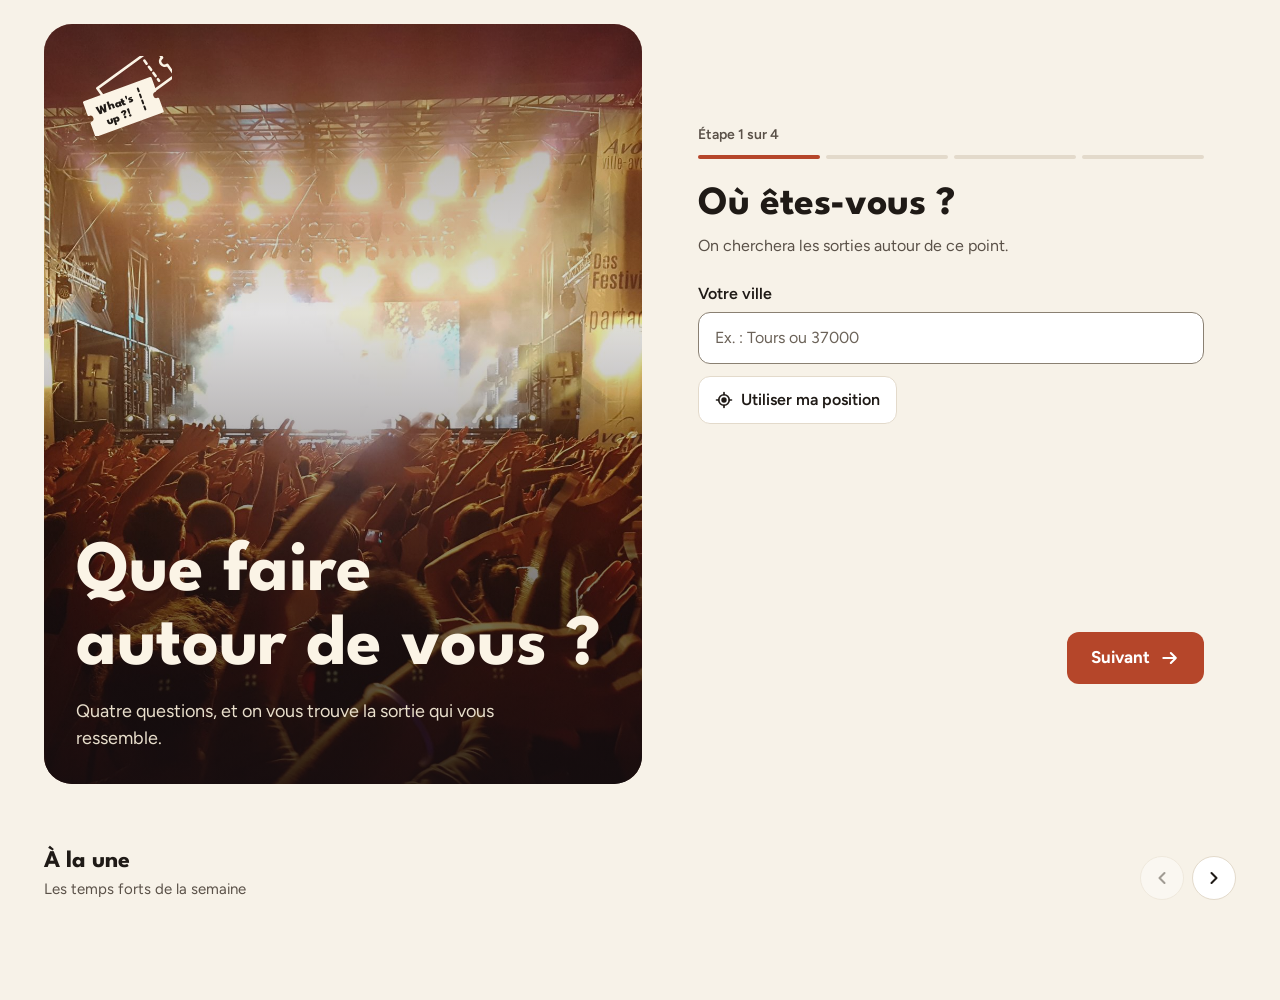
==== commit 8f6b98db: "Merge branch 'develop' into feat/interactions" ====
--- a/index.html
+++ b/index.html
@@ -1,14 +1,208 @@
-<!DOCTYPE html>
-<html lang="en">
+<!doctype html>
+<html lang="fr">
 <head>
-  <meta charset="UTF-8">
-  <meta name="viewport" content="width=device-width, initial-scale=1.0">
-  <title>What's Up?!</title>
-  <script type="module" src="./js/main.js"></script>
+<meta charset="utf-8">
+<meta name="viewport" content="width=device-width, initial-scale=1">
+<title>What's up ?! — Trouver une sortie</title>
+<meta name="description" content="Concerts, expos, vide-greniers, fêtes locales et after-work autour de vous.">
+<link rel="preconnect" href="https://fonts.googleapis.com">
+<link rel="preconnect" href="https://fonts.gstatic.com" crossorigin>
+<link href="https://fonts.googleapis.com/css2?family=Figtree:wght@400;500;600;700&family=League+Spartan:wght@600;700;800&display=swap" rel="stylesheet">
+<link rel="stylesheet" href="css/style.css">
+<script type="module" src="./js/main.js"></script>
 </head>
 <body>
-  <section class="highlight-section">
-    <ul class="highlight-list"></ul>
+
+<div class="wu-top">
+  <header class="wu-hero">
+    <img class="wu-hero-bg" src="concert.jpg" alt="">
+    <svg class="wu-logo" role="img" aria-label="What's up ?!" viewBox="0 0 300 250">
+      <g fill="none" stroke-width="8" stroke-linejoin="round" stroke-linecap="round">
+        <g transform="translate(78 26) rotate(-36 110 55)" stroke="#FBF4E6">
+          <path d="M0 0H220V41A14 14 0 0 0 220 69V110H0V69A14 14 0 0 0 0 41Z"/>
+          <line x1="170" y1="16" x2="170" y2="94" stroke-dasharray="12 12"/>
+        </g>
+        <g transform="translate(38 104) rotate(-20 110 55)">
+          <path d="M0 0H220V41A14 14 0 0 0 220 69V110H0V69A14 14 0 0 0 0 41Z" fill="#FBF4E6" stroke="#FBF4E6"/>
+          <line x1="172" y1="16" x2="172" y2="94" stroke="#1F1A16" stroke-width="6" stroke-dasharray="10 10"/>
+          <text x="86" y="50" text-anchor="middle" fill="#1F1A16" font-family="League Spartan, sans-serif" font-weight="800" font-size="38">What's</text>
+          <text x="86" y="92" text-anchor="middle" fill="#1F1A16" font-family="League Spartan, sans-serif" font-weight="800" font-size="38">up ?!</text>
+        </g>
+      </g>
+    </svg>
+    <div>
+      <h1 class="wu-h1">Que faire autour de vous ?</h1>
+      <p class="wu-kicker">Quatre questions, et on vous trouve la sortie qui vous ressemble.</p>
+    </div>
+  </header>
+
+  <section class="wu-panel" aria-label="Recherche guidée">
+    <div class="wu-panel-in">
+
+      <div id="progress" class="wu-progress">
+        <p class="wu-steptxt">Étape <span id="step-num">1</span> sur 4</p>
+        <div class="wu-bars" aria-hidden="true">
+          <span class="wu-bar is-on"></span><span class="wu-bar"></span><span class="wu-bar"></span><span class="wu-bar"></span>
+        </div>
+      </div>
+
+      <!-- 1. Où -->
+      <form id="step-where" class="wu-q" role="search" novalidate>
+        <h2 id="q-where" class="wu-qtitle" tabindex="-1">Où êtes-vous ?</h2>
+        <p class="wu-qhint">On cherchera les sorties autour de ce point.</p>
+        <label class="wu-label" for="place">Votre ville</label>
+        <div class="wu-combo">
+          <input id="place" name="city-search" type="search" class="wu-input" autocomplete="off" spellcheck="false" placeholder="Ex. : Tours ou 37000" role="combobox" aria-autocomplete="list" aria-expanded="false" aria-controls="city-list" aria-invalid="false" aria-describedby="place-msg">
+          <ul id="city-list" class="wu-combo-list" role="listbox" aria-label="Villes suggérées" hidden></ul>
+        </div>
+        <button type="button" class="wu-locate" data-action="locate">
+          <svg class="wu-spin js-geo-spin" hidden width="18" height="18" viewBox="0 0 24 24" fill="none" stroke="currentColor" stroke-width="2.5" stroke-linecap="round" aria-hidden="true" focusable="false"><circle cx="12" cy="12" r="9" stroke-opacity=".3"/><path d="M21 12a9 9 0 0 0-9-9"/></svg>
+          <svg class="js-geo-icon" width="18" height="18" viewBox="0 0 24 24" fill="none" stroke="currentColor" stroke-width="2.2" stroke-linecap="round" stroke-linejoin="round" aria-hidden="true" focusable="false"><circle cx="12" cy="12" r="7"/><circle cx="12" cy="12" r="2.5" fill="currentColor"/><path d="M12 2v3M12 19v3M2 12h3M19 12h3"/></svg>
+          <span class="js-geo-label">Utiliser ma position</span>
+        </button>
+        <p id="place-msg" class="wu-msg" aria-live="polite"></p>
+        <div class="wu-navrow">
+          <button type="button" id="cancel-where" class="wu-back" data-action="back" hidden>Annuler</button>
+          <button type="submit" class="wu-next js-where-submit">
+            <span>Suivant</span>
+            <svg width="20" height="20" viewBox="0 0 24 24" fill="none" stroke="currentColor" stroke-width="2.5" stroke-linecap="round" stroke-linejoin="round" aria-hidden="true" focusable="false"><path d="M4 12h15M13 6l6 6-6 6"/></svg>
+          </button>
+        </div>
+      </form>
+
+      <!-- 2. Quand -->
+      <div id="step-when" class="wu-q" hidden>
+        <h2 id="q-when" class="wu-qtitle" tabindex="-1">Quand voulez-vous sortir ?</h2>
+        <p class="wu-qhint">Un seul choix possible.</p>
+        <div id="when-opts" class="wu-opts" role="group" aria-labelledby="q-when" aria-describedby="when-msg"></div>
+        <p id="when-msg" class="wu-msg is-err" aria-live="polite"></p>
+        <div id="date-block" class="wu-date" hidden>
+          <label class="wu-label" for="date">Date de sortie</label>
+          <input id="date" type="date" class="wu-input" aria-invalid="false" aria-describedby="date-msg">
+          <p id="date-msg" class="wu-msg is-err" aria-live="polite"></p>
+        </div>
+        <div class="wu-navrow">
+          <button type="button" class="wu-back" data-action="back">
+            <svg width="18" height="18" viewBox="0 0 24 24" fill="none" stroke="currentColor" stroke-width="2.5" stroke-linecap="round" stroke-linejoin="round" aria-hidden="true" focusable="false"><path d="M15 6l-6 6 6 6"/></svg>
+            <span class="js-back-label">Retour</span>
+          </button>
+          <button type="button" class="wu-next" data-action="when-next">
+            <span>Suivant</span>
+            <svg width="20" height="20" viewBox="0 0 24 24" fill="none" stroke="currentColor" stroke-width="2.5" stroke-linecap="round" stroke-linejoin="round" aria-hidden="true" focusable="false"><path d="M4 12h15M13 6l6 6-6 6"/></svg>
+          </button>
+        </div>
+      </div>
+
+      <!-- 3. Quoi -->
+      <div id="step-what" class="wu-q" hidden>
+        <h2 id="q-what" class="wu-qtitle" tabindex="-1">Qu'est-ce qui vous tente ?</h2>
+        <p class="wu-qhint">Plusieurs choix possibles.</p>
+        <div id="cat-opts" class="wu-opts" role="group" aria-labelledby="q-what"></div>
+        <div class="wu-navrow">
+          <button type="button" class="wu-back" data-action="back">
+            <svg width="18" height="18" viewBox="0 0 24 24" fill="none" stroke="currentColor" stroke-width="2.5" stroke-linecap="round" stroke-linejoin="round" aria-hidden="true" focusable="false"><path d="M15 6l-6 6 6 6"/></svg>
+            <span class="js-back-label">Retour</span>
+          </button>
+          <button type="button" class="wu-next" data-action="what-next">
+            <span id="what-next-label">Tout m'intéresse</span>
+            <svg width="20" height="20" viewBox="0 0 24 24" fill="none" stroke="currentColor" stroke-width="2.5" stroke-linecap="round" stroke-linejoin="round" aria-hidden="true" focusable="false"><path d="M4 12h15M13 6l6 6-6 6"/></svg>
+          </button>
+        </div>
+      </div>
+
+      <!-- 4. Rayon -->
+      <div id="step-radius" class="wu-q" hidden>
+        <h2 id="q-radius" class="wu-qtitle" tabindex="-1">Jusqu'où êtes-vous prêt à aller ?</h2>
+        <p class="wu-qhint">Distance maximale depuis <span id="radius-from"></span>.</p>
+        <div id="radius-opts" class="wu-opts" role="group" aria-labelledby="q-radius" aria-describedby="radius-msg"></div>
+        <p id="radius-msg" class="wu-msg is-err" aria-live="polite"></p>
+        <div class="wu-navrow">
+          <button type="button" class="wu-back" data-action="back">
+            <svg width="18" height="18" viewBox="0 0 24 24" fill="none" stroke="currentColor" stroke-width="2.5" stroke-linecap="round" stroke-linejoin="round" aria-hidden="true" focusable="false"><path d="M15 6l-6 6 6 6"/></svg>
+            <span class="js-back-label">Retour</span>
+          </button>
+          <button type="button" class="wu-next" data-action="radius-next">
+            <span>Suivant</span>
+            <svg width="20" height="20" viewBox="0 0 24 24" fill="none" stroke="currentColor" stroke-width="2.5" stroke-linecap="round" stroke-linejoin="round" aria-hidden="true" focusable="false"><path d="M4 12h15M13 6l6 6-6 6"/></svg>
+          </button>
+        </div>
+      </div>
+
+      <!-- Chargement -->
+      <div id="step-loading" class="wu-loading" role="status" hidden>
+        <svg class="wu-spin" width="36" height="36" viewBox="0 0 24 24" fill="none" stroke="currentColor" stroke-width="2.5" stroke-linecap="round" aria-hidden="true" focusable="false"><circle cx="12" cy="12" r="9" stroke-opacity=".2"/><path d="M21 12a9 9 0 0 0-9-9"/></svg>
+        <p>On cherche vos sorties…</p>
+      </div>
+
+      <!-- Résultats -->
+      <section id="step-results" class="wu-q" aria-labelledby="res-title" hidden>
+        <h2 id="res-title" class="wu-qtitle" tabindex="-1"></h2>
+        <p id="res-meta" class="wu-qhint"></p>
+        <ul id="res-list" class="wu-list" role="list"></ul>
+        <nav id="res-pagination" class="wu-pager" aria-label="Pagination des résultats" hidden>
+          <button type="button" class="wu-btn wu-btn-ico" data-action="page-prev">
+            <svg width="18" height="18" viewBox="0 0 24 24" fill="none" stroke="currentColor" stroke-width="2.5" stroke-linecap="round" stroke-linejoin="round" aria-hidden="true" focusable="false"><path d="M15 6l-6 6 6 6"/></svg>
+            <span class="wu-pager-label">Précédent</span>
+          </button>
+          <p id="res-page" class="wu-pager-txt" aria-live="polite"></p>
+          <button type="button" class="wu-btn wu-btn-ico" data-action="page-next">
+            <span class="wu-pager-label">Suivant</span>
+            <svg width="18" height="18" viewBox="0 0 24 24" fill="none" stroke="currentColor" stroke-width="2.5" stroke-linecap="round" stroke-linejoin="round" aria-hidden="true" focusable="false"><path d="M9 6l6 6-6 6"/></svg>
+          </button>
+        </nav>
+        <div id="res-empty" class="wu-empty" hidden>
+          <p><strong>Aucune sortie pour ces critères.</strong></p>
+          <p class="wu-sub">Élargissez le rayon ou changez de date.</p>
+          <div class="wu-actions">
+            <button type="button" id="widen" class="wu-btn" data-action="widen">Passer à 50 km</button>
+            <button type="button" class="wu-btn" data-action="edit-when">Changer de date</button>
+          </div>
+        </div>
+        <div class="wu-navrow">
+          <button type="button" class="wu-back" data-action="refine">
+            <svg width="18" height="18" viewBox="0 0 24 24" fill="none" stroke="currentColor" stroke-width="2.5" stroke-linecap="round" stroke-linejoin="round" aria-hidden="true" focusable="false"><path d="M15 6l-6 6 6 6"/></svg>
+            <span>Modifier la recherche</span>
+          </button>
+          <button type="button" class="wu-back" data-action="restart">
+            <svg width="18" height="18" viewBox="0 0 24 24" fill="none" stroke="currentColor" stroke-width="2.4" stroke-linecap="round" stroke-linejoin="round" aria-hidden="true" focusable="false"><path d="M3 12a9 9 0 1 0 3-6.7L3 8"/><path d="M3 3v5h5"/></svg>
+            <span>Nouvelle recherche</span>
+          </button>
+        </div>
+      </section>
+
+    </div>
   </section>
+</div>
+
+<main>
+  <section class="wu-section" aria-roledescription="carrousel" aria-labelledby="feat-title">
+    <div class="wu-wrap">
+      <div class="wu-head">
+        <div>
+          <h2 id="feat-title" class="wu-h2">À la une</h2>
+          <p class="wu-sub">Les temps forts de la semaine</p>
+        </div>
+        <div class="wu-ctrls">
+          <button type="button" class="wu-nav" data-action="prev" aria-controls="feat-track" aria-label="Événements précédents" aria-disabled="true">
+            <svg width="20" height="20" viewBox="0 0 24 24" fill="none" stroke="currentColor" stroke-width="2.5" stroke-linecap="round" stroke-linejoin="round" aria-hidden="true" focusable="false"><path d="M15 6l-6 6 6 6"/></svg>
+          </button>
+          <button type="button" class="wu-nav" data-action="next" aria-controls="feat-track" aria-label="Événements suivants" aria-disabled="false">
+            <svg width="20" height="20" viewBox="0 0 24 24" fill="none" stroke="currentColor" stroke-width="2.5" stroke-linecap="round" stroke-linejoin="round" aria-hidden="true" focusable="false"><path d="M9 6l6 6-6 6"/></svg>
+          </button>
+        </div>
+      </div>
+      <ul id="feat-track" class="wu-track" role="list"></ul>
+      <div id="feat-dots" class="wu-dots" aria-hidden="true"></div>
+    </div>
+  </section>
+  <div class="wu-end"></div>
+</main>
+
+<dialog id="ev-modal" class="wu-modal" aria-labelledby="modal-title">
+  <div id="modal-body" class="wu-modal-in"></div>
+</dialog>
+
+<script type="module" src="js/main.js"></script>
+
 </body>
-</html>
+</html>
--- a/css/style.css
+++ b/css/style.css
@@ -0,0 +1,589 @@
+/* What's up ?! — styles (mobile first, breakpoint 960px) */
+
+*, *::before, *::after { box-sizing: border-box; }
+[hidden] { display: none !important; }
+
+:root {
+  --ink: #1f1a16;
+  --muted: #5a5148;
+  --line: #e3dacb;
+  --edge: #8a8072;
+  --bg: #f7f2e8;
+  --card: #ffffff;
+  --cream: #fbf4e6;
+  --cream-2: #e9dfcc;
+  --accent: #b5462a;
+  --accent-d: #963820;
+  --accent-t: #f9ebe4;
+  --ok: #166534;
+  --danger: #b42318;
+  --font-display: "League Spartan", system-ui, sans-serif;
+  --font-body: "Figtree", system-ui, sans-serif;
+}
+
+body {
+  margin: 0;
+  min-height: 100vh;
+  background: var(--bg);
+  color: var(--ink);
+  font-family: var(--font-body);
+  font-size: 1rem;
+  line-height: 1.5;
+}
+
+:focus-visible { outline: 3px solid var(--accent); outline-offset: 2px; }
+[tabindex="-1"]:focus { outline: none; }
+
+.sr-only {
+  position: absolute !important;
+  width: 1px; height: 1px;
+  padding: 0; margin: -1px;
+  overflow: hidden; clip: rect(0, 0, 0, 0);
+  white-space: nowrap; border: 0;
+}
+
+.wu-wrap { max-width: 1240px; margin: 0 auto; padding: 0 16px; }
+.wu-h2 { margin: 0; font-family: var(--font-display); font-weight: 700; font-size: 1.5rem; line-height: 1.15; }
+.wu-sub { margin: 2px 0 0; color: var(--muted); font-size: .9375rem; }
+
+/* ---------- Top: photo block + wizard ---------- */
+.wu-top { max-width: 1240px; margin: 0 auto; padding: 12px; display: grid; gap: 8px; }
+
+.wu-hero {
+  position: relative;
+  isolation: isolate;
+  overflow: hidden;
+  min-height: 300px;
+  padding: 20px;
+  border-radius: 22px;
+  display: flex;
+  flex-direction: column;
+  justify-content: space-between;
+  color: var(--cream);
+}
+.wu-hero-bg {
+  position: absolute; inset: 0; z-index: -2;
+  width: 100%; height: 100%;
+  object-fit: cover; object-position: 50% 35%;
+}
+.wu-hero::after {
+  content: "";
+  position: absolute; inset: 0; z-index: -1;
+  background: linear-gradient(180deg, rgb(22 14 16 / .4) 0%, rgb(22 14 16 / .12) 38%, rgb(22 14 16 / .86) 100%);
+}
+.wu-logo { display: block; width: 76px; height: auto; }
+.wu-h1 {
+  margin: 0;
+  max-width: 13ch;
+  font-family: var(--font-display);
+  font-weight: 700;
+  font-size: 2.125rem;
+  line-height: 1.02;
+  text-wrap: balance;
+}
+.wu-kicker { margin: 8px 0 0; max-width: 36ch; color: var(--cream-2); font-size: .9375rem; }
+
+.wu-panel { padding: 24px 4px 8px; }
+.wu-panel-in { max-width: 520px; width: 100%; margin: 0 auto; display: flex; flex-direction: column; min-height: 440px; }
+
+/* Progress */
+.wu-progress { display: flex; flex-direction: column; gap: 10px; margin-bottom: 24px; }
+.wu-steptxt { margin: 0; font-size: .875rem; font-weight: 600; color: var(--muted); }
+.wu-bars { display: flex; gap: 6px; }
+.wu-bar { flex: 1; height: 4px; border-radius: 999px; background: var(--line); transition: background .25s; }
+.wu-bar.is-on { background: var(--accent); }
+
+/* Question */
+.wu-q { display: flex; flex-direction: column; flex: 1; animation: wu-in .3s ease both; }
+.wu-qtitle {
+  margin: 0;
+  font-family: var(--font-display);
+  font-weight: 700;
+  font-size: 1.875rem;
+  line-height: 1.08;
+  letter-spacing: -.01em;
+}
+.wu-qhint { margin: 8px 0 24px; color: var(--muted); }
+
+.wu-opts { display: grid; grid-template-columns: repeat(2, minmax(0, 1fr)); gap: 10px; }
+.wu-opt {
+  position: relative;
+  display: flex;
+  align-items: center;
+  justify-content: space-between;
+  gap: 10px;
+  min-height: 68px;
+  padding: 12px 14px;
+  border: 1px solid var(--line);
+  border-radius: 14px;
+  background: var(--card);
+  color: var(--ink);
+  font: inherit;
+  text-align: left;
+  cursor: pointer;
+  transition: border-color .15s, background .15s, box-shadow .15s;
+}
+.wu-opt:hover { border-color: var(--edge); }
+.wu-opt-txt { display: flex; flex-direction: column; line-height: 1.25; min-width: 0; }
+.wu-opt-txt strong { font-weight: 700; }
+.wu-opt-txt span { font-size: .8125rem; color: var(--muted); }
+/* Indicateur : rond = choix unique, carré = choix multiple */
+.wu-check {
+  flex: none;
+  width: 22px; height: 22px;
+  display: grid; place-items: center;
+  border: 1.5px solid var(--edge);
+  color: transparent;
+}
+.wu-check.is-single { border-radius: 50%; }
+.wu-check.is-multi { border-radius: 6px; }
+.wu-opt[aria-pressed="true"] { border-color: var(--accent); background: var(--accent-t); box-shadow: inset 0 0 0 1px var(--accent); }
+.wu-opt[aria-pressed="true"] .wu-check { background: var(--accent); border-color: var(--accent); color: #fff; }
+.wu-opt[aria-pressed="true"] .wu-check.is-single { box-shadow: inset 0 0 0 4px var(--card); }
+.wu-opt.is-wide { grid-column: 1 / -1; }
+
+.wu-label { display: block; margin-bottom: 6px; font-weight: 600; }
+.wu-input {
+  width: 100%;
+  min-height: 52px;
+  padding: 0 16px;
+  border: 1px solid var(--edge);
+  border-radius: 12px;
+  background: var(--card);
+  font: inherit;
+  color: var(--ink);
+}
+.wu-input::placeholder { color: #6b6258; opacity: 1; }
+.wu-input:focus-visible { outline: 3px solid var(--accent); outline-offset: 1px; border-color: var(--accent); }
+.wu-input[aria-invalid="true"] { border-color: var(--danger); box-shadow: inset 0 0 0 1px var(--danger); }
+
+.wu-combo { position: relative; }
+.wu-combo .wu-input { appearance: none; }
+.wu-combo .wu-input::-webkit-search-cancel-button { display: none; }
+.wu-combo-list {
+  position: absolute;
+  z-index: 10;
+  top: calc(100% + 8px);
+  left: 0;
+  right: 0;
+  max-height: 340px;
+  overflow-y: auto;
+  margin: 0;
+  padding: 6px;
+  list-style: none;
+  display: grid;
+  gap: 4px;
+  background: var(--card);
+  border: 1px solid var(--line);
+  border-radius: 14px;
+  box-shadow: 0 16px 40px rgb(31 26 22 / .16);
+  animation: wu-up .15s ease both;
+}
+.wu-combo-option {
+  display: flex;
+  align-items: center;
+  gap: 12px;
+  min-height: 56px;
+  padding: 8px 12px;
+  border: 1px solid transparent;
+  border-radius: 10px;
+  cursor: pointer;
+  transition: background .15s, border-color .15s;
+}
+.wu-combo-icon {
+  flex: none;
+  width: 36px; height: 36px;
+  display: grid; place-items: center;
+  border-radius: 50%;
+  background: var(--bg);
+  color: var(--accent);
+}
+.wu-combo-text { display: flex; flex-direction: column; min-width: 0; line-height: 1.25; }
+.wu-combo-text strong { font-family: var(--font-display); font-size: 1.0625rem; font-weight: 700; }
+.wu-combo-text span { font-size: .875rem; color: var(--muted); }
+.wu-combo-option:hover { background: var(--bg); }
+.wu-combo-option[aria-selected="true"] { background: var(--accent-t); border-color: var(--accent); }
+.wu-combo-option[aria-selected="true"] .wu-combo-icon { background: var(--accent); color: #fff; }
+.wu-combo-option.is-empty { justify-content: center; min-height: 48px; color: var(--muted); cursor: default; background: none; }
+
+.wu-locate {
+  align-self: flex-start;
+  display: inline-flex;
+  align-items: center;
+  gap: 8px;
+  min-height: 48px;
+  margin-top: 12px;
+  padding: 0 16px;
+  border: 1px solid var(--line);
+  border-radius: 12px;
+  background: var(--card);
+  color: var(--ink);
+  font: inherit;
+  font-weight: 600;
+  cursor: pointer;
+}
+.wu-locate:hover { border-color: var(--edge); }
+.wu-locate[disabled] { cursor: progress; color: var(--muted); }
+
+.wu-msg { margin: 8px 0 0; min-height: 1.5rem; font-size: .9375rem; color: var(--muted); }
+.wu-msg.is-err { color: var(--danger); font-weight: 600; }
+.wu-msg.is-ok { color: var(--ok); font-weight: 600; }
+.wu-date { margin-top: 16px; }
+
+.wu-navrow { display: flex; align-items: center; justify-content: space-between; gap: 12px; margin-top: auto; padding-top: 28px; }
+.wu-back {
+  display: inline-flex;
+  align-items: center;
+  gap: 6px;
+  min-height: 44px;
+  padding: 0 6px;
+  border: 0;
+  border-radius: 10px;
+  background: none;
+  color: var(--ink);
+  font: inherit;
+  font-weight: 600;
+  cursor: pointer;
+}
+.wu-back:hover { background: #efe8db; }
+.wu-next {
+  display: inline-flex;
+  align-items: center;
+  justify-content: center;
+  gap: 10px;
+  min-height: 52px;
+  padding: 0 24px;
+  margin-left: auto;
+  border: 0;
+  border-radius: 12px;
+  background: var(--accent);
+  color: #fff;
+  font: inherit;
+  font-weight: 700;
+  font-size: 1.0625rem;
+  cursor: pointer;
+  transition: background .15s;
+}
+.wu-next:hover { background: var(--accent-d); }
+.wu-next[disabled] { cursor: progress; opacity: .7; }
+
+.wu-loading {
+  flex: 1;
+  display: flex;
+  flex-direction: column;
+  align-items: center;
+  justify-content: center;
+  gap: 14px;
+  text-align: center;
+  color: var(--accent);
+}
+.wu-loading p { margin: 0; color: var(--ink); font-family: var(--font-display); font-size: 1.25rem; font-weight: 700; }
+
+/* ---------- Category colours (white text ≥ 4.5:1) ---------- */
+.is-concert { --tk: #4d6a1f; }
+.is-expo { --tk: #0f766e; }
+.is-vide-grenier { --tk: #b45309; }
+.is-fete { --tk: #be185d; }
+.is-spectacle { --tk: #1d4ed8; }
+.is-autre { --tk: #5a5148; }
+
+/* ---------- Sections ---------- */
+.wu-section { padding-top: 40px; }
+.wu-head { display: flex; align-items: flex-end; justify-content: space-between; gap: 12px; margin-bottom: 16px; }
+
+/* ---------- Results ---------- */
+.wu-list { list-style: none; margin: 0; padding: 0; display: grid; gap: 12px; }
+.wu-ev {
+  position: relative;
+  display: flex;
+  align-items: center;
+  min-height: 96px;
+  background: var(--card);
+  border: 1px solid var(--line);
+  border-radius: 14px;
+  overflow: hidden;
+  animation: wu-up .3s ease both;
+}
+.wu-ev:hover { border-color: var(--edge); }
+.wu-ev:has(.wu-link:focus-visible) { outline: 3px solid var(--accent); outline-offset: 2px; }
+.wu-ev-date {
+  align-self: stretch;
+  flex: none;
+  width: 68px;
+  display: flex;
+  flex-direction: column;
+  align-items: center;
+  justify-content: center;
+  background: var(--tk);
+  color: #fff;
+  font-family: var(--font-display);
+  font-weight: 700;
+  font-size: .75rem;
+  text-transform: uppercase;
+  line-height: 1.15;
+}
+.wu-ev-date b { font-size: 1.625rem; font-weight: 800; }
+.wu-ev-body { flex: 1; min-width: 0; padding: 12px 14px; }
+.wu-ev-kicker { margin: 0; font-size: .8125rem; font-weight: 700; color: var(--muted); }
+.wu-ev h3 { margin: 2px 0 0; font-family: var(--font-display); font-size: 1.0625rem; line-height: 1.25; }
+.wu-ev-meta { margin: 2px 0 0; font-size: .875rem; color: var(--muted); }
+
+.wu-empty { padding: 28px 20px; border: 1px dashed var(--edge); border-radius: 14px; background: var(--card); text-align: center; }
+.wu-empty p { margin: 0; }
+.wu-actions { display: flex; flex-wrap: wrap; justify-content: center; gap: 8px; margin-top: 16px; }
+.wu-btn {
+  min-height: 44px;
+  padding: 0 18px;
+  border-radius: 10px;
+  border: 1px solid var(--ink);
+  background: var(--card);
+  color: var(--ink);
+  font: inherit;
+  font-weight: 700;
+  cursor: pointer;
+}
+.wu-btn:hover { background: var(--ink); color: #fff; }
+.wu-btn:disabled { opacity: .4; cursor: not-allowed; }
+.wu-btn:disabled:hover { background: var(--card); color: var(--ink); }
+
+.wu-pager { display: flex; align-items: center; justify-content: space-between; gap: 12px; margin-top: 16px; }
+.wu-pager-txt { margin: 0; font-weight: 600; color: var(--muted); text-align: center; white-space: nowrap; }
+
+@media (max-width: 479px) {
+  .wu-pager .wu-btn { width: 48px; padding: 0; }
+  .wu-pager-label {
+    position: absolute;
+    width: 1px; height: 1px;
+    margin: -1px; padding: 0;
+    overflow: hidden; clip: rect(0, 0, 0, 0);
+    white-space: nowrap; border: 0;
+  }
+}
+
+/* ---------- Carousel ---------- */
+.wu-ctrls { display: flex; gap: 8px; flex: none; }
+.wu-nav {
+  width: 44px; height: 44px;
+  display: grid; place-items: center;
+  border-radius: 50%;
+  border: 1px solid var(--line);
+  background: var(--card);
+  color: var(--ink);
+  cursor: pointer;
+}
+.wu-nav:hover { border-color: var(--edge); }
+.wu-nav[aria-disabled="true"] { opacity: .4; cursor: not-allowed; }
+
+.wu-track {
+  display: flex;
+  gap: 12px;
+  overflow-x: auto;
+  scroll-snap-type: x mandatory;
+  scroll-padding-inline: 16px;
+  overscroll-behavior-x: contain;
+  scrollbar-width: none;
+  list-style: none;
+  margin: 0 -16px;
+  padding: 4px 16px 8px;
+}
+.wu-track::-webkit-scrollbar { display: none; }
+.wu-track > li { flex: 0 0 76%; max-width: 280px; scroll-snap-align: start; display: flex; }
+
+.wu-tk {
+  position: relative;
+  flex: 1;
+  display: flex;
+  flex-direction: column;
+  background: var(--card);
+  border: 1px solid var(--line);
+  border-radius: 16px;
+  overflow: hidden;
+}
+.wu-tk:hover { border-color: var(--edge); }
+.wu-tk:has(.wu-link:focus-visible) { outline: 3px solid var(--accent); outline-offset: 2px; }
+.wu-tk-top {
+  position: relative;
+  min-height: 108px;
+  padding: 14px 16px;
+  display: flex;
+  flex-direction: column;
+  justify-content: space-between;
+  gap: 10px;
+  background: var(--tk);
+  color: #fff;
+}
+.wu-tk-date { display: flex; align-items: center; gap: 10px; font-family: var(--font-display); }
+.wu-tk-date b { font-size: 2.5rem; font-weight: 800; line-height: .9; }
+.wu-tk-date span { display: flex; flex-direction: column; font-weight: 700; font-size: .875rem; text-transform: uppercase; line-height: 1.1; }
+.wu-tk-cat { font-size: .8125rem; font-weight: 700; }
+.wu-tk-perf { position: relative; height: 0; margin: 0 14px; border-top: 2px dashed #d8cebd; }
+.wu-tk-perf::before,
+.wu-tk-perf::after {
+  content: "";
+  position: absolute;
+  top: -11px;
+  width: 20px; height: 20px;
+  border-radius: 50%;
+  background: var(--bg);
+  border: 1px solid var(--line);
+}
+.wu-tk-perf::before { left: -25px; }
+.wu-tk-perf::after { right: -25px; }
+.wu-tk-body { flex: 1; padding: 14px 16px 16px; }
+.wu-tk-body h3 { margin: 0; font-family: var(--font-display); font-size: 1.125rem; line-height: 1.2; }
+.wu-tk-body p { margin: 4px 0 0; color: var(--muted); font-size: .875rem; }
+
+.wu-dots { display: flex; justify-content: center; gap: 6px; margin-top: 8px; }
+.wu-dot { width: 7px; height: 7px; border-radius: 999px; background: #cfc5b4; transition: width .2s, background .2s; }
+.wu-dot.is-on { width: 20px; background: var(--ink); }
+
+/* ---------- Shared card bits ---------- */
+.wu-link { color: inherit; text-decoration: none; }
+.wu-link::after { content: ""; position: absolute; inset: 0; z-index: 1; }
+.wu-link:focus-visible { outline: none; }
+.wu-tk:hover .wu-link,
+.wu-ev:hover .wu-link { text-decoration: underline; text-underline-offset: 3px; }
+
+/* ---------- Event modal (bottom sheet on mobile) ---------- */
+body:has(.wu-modal[open]) { overflow: hidden; }
+.wu-modal {
+  width: 100%;
+  max-width: 100%;
+  max-height: 92dvh;
+  margin: auto 0 0;
+  padding: 0;
+  border: 0;
+  border-radius: 22px 22px 0 0;
+  background: var(--card);
+  color: var(--ink);
+  overflow-y: auto;
+  overscroll-behavior: contain;
+}
+.wu-modal[open] { animation: wu-sheet .28s ease both; }
+.wu-modal::backdrop { background: rgb(22 14 16 / .55); }
+.wu-modal-top {
+  position: relative;
+  padding: 20px 20px 22px;
+  display: flex;
+  flex-direction: column;
+  gap: 10px;
+  background: var(--tk);
+  color: #fff;
+}
+.wu-modal-top .wu-tk-cat { margin: 4px 0 0; }
+.wu-modal-close {
+  position: absolute;
+  top: 10px; right: 10px;
+  width: 44px; height: 44px;
+  display: grid; place-items: center;
+  border: 0;
+  border-radius: 50%;
+  background: rgb(0 0 0 / .2);
+  color: #fff;
+  cursor: pointer;
+}
+.wu-modal-close:hover { background: rgb(0 0 0 / .35); }
+.wu-modal-close:focus-visible { outline-color: #fff; }
+.wu-modal-title {
+  margin: 0;
+  font-family: var(--font-display);
+  font-weight: 700;
+  font-size: 1.75rem;
+  line-height: 1.08;
+  text-wrap: balance;
+}
+.wu-modal-body { padding: 20px 20px calc(20px + env(safe-area-inset-bottom)); }
+.wu-modal-desc { margin: 0; }
+.wu-modal-info { margin: 20px 0 0; display: grid; gap: 0; border-top: 1px solid var(--line); }
+.wu-modal-info div { display: grid; grid-template-columns: 72px 1fr; gap: 12px; padding: 12px 0; border-bottom: 1px solid var(--line); }
+.wu-modal-info dt { font-size: .875rem; font-weight: 700; color: var(--muted); }
+.wu-modal-info dd { margin: 0; }
+.wu-modal-actions { display: grid; grid-template-columns: 1fr 1fr; gap: 10px; margin-top: 24px; }
+.wu-modal-actions > * { min-width: 0; min-height: 52px; padding: 6px 12px; margin: 0; line-height: 1.2; text-align: center; }
+.wu-modal-actions svg { flex: none; }
+.wu-btn-ico { display: inline-flex; align-items: center; justify-content: center; gap: 8px; }
+.wu-modal-actions .wu-next { font-size: 1rem; text-decoration: none; }
+
+.wu-end { height: 64px; }
+.wu-spin { animation: wu-rot .8s linear infinite; }
+
+@keyframes wu-in { from { opacity: 0; transform: translateY(10px); } to { opacity: 1; transform: none; } }
+@keyframes wu-up { from { opacity: 0; transform: translateY(8px); } to { opacity: 1; transform: none; } }
+@keyframes wu-rot { to { transform: rotate(360deg); } }
+@keyframes wu-sheet { from { transform: translateY(100%); } to { transform: none; } }
+@keyframes wu-pop { from { opacity: 0; transform: translateY(12px) scale(.98); } to { opacity: 1; transform: none; } }
+
+@media (prefers-reduced-motion: reduce) {
+  *, *::before, *::after { animation: none !important; transition: none !important; }
+}
+
+/* ---------- Small phones (< 380px) ---------- */
+@media (max-width: 379px) {
+  .wu-top { padding: 8px; }
+  .wu-hero { min-height: 260px; padding: 16px; }
+  .wu-h1 { font-size: 1.875rem; }
+  .wu-qtitle { font-size: 1.625rem; }
+  .wu-opts { grid-template-columns: 1fr; }
+  .wu-navrow { flex-wrap: wrap; }
+  .wu-next { padding: 0 18px; }
+  .wu-ev-date { width: 56px; }
+  .wu-ev-body { padding-left: 10px; }
+  .wu-track > li { flex-basis: 86%; }
+  .wu-modal-title { font-size: 1.5rem; }
+  .wu-modal-info div { grid-template-columns: 1fr; gap: 2px; }
+}
+
+/* ---------- Tablet (≥ 600px) ---------- */
+@media (min-width: 600px) {
+  .wu-top { padding: 16px; }
+  .wu-hero { min-height: 400px; padding: 28px; border-radius: 26px; }
+  .wu-logo { width: 88px; }
+  .wu-h1 { font-size: 3rem; }
+  .wu-kicker { font-size: 1.0625rem; }
+  .wu-panel { padding: 32px 16px 8px; }
+  .wu-qtitle { font-size: 2.25rem; }
+  .wu-wrap { padding: 0 24px; }
+  .wu-track { margin: 0 -24px; padding-inline: 24px; scroll-padding-inline: 24px; }
+  .wu-track > li { flex-basis: 260px; }
+
+  .wu-modal {
+    max-width: 520px;
+    max-height: 88dvh;
+    margin: auto;
+    border-radius: 22px;
+  }
+  .wu-modal[open] { animation-name: wu-pop; }
+  .wu-modal-top { padding: 28px 28px 26px; }
+  .wu-modal-title { font-size: 2rem; }
+  .wu-modal-body { padding: 24px 28px 28px; }
+}
+
+/* ---------- Desktop ---------- */
+@media (min-width: 960px) {
+  .wu-top { grid-template-columns: minmax(0, 1.05fr) minmax(0, 1fr); gap: 24px; padding: 24px 24px 0; }
+  .wu-hero { min-height: 720px; padding: 32px; border-radius: 28px; }
+  .wu-logo { width: 96px; }
+  .wu-h1 { font-size: 4rem; }
+  .wu-kicker { font-size: 1.125rem; margin-top: 14px; }
+  .wu-panel { display: flex; align-items: center; padding: 48px 32px; }
+  .wu-panel-in { min-height: 560px; }
+  .wu-qtitle { font-size: 2.5rem; }
+  .wu-wrap { padding: 0 24px; }
+  .wu-section { padding-top: 64px; }
+  .wu-track { margin: 0; padding: 4px 2px 8px; scroll-padding-inline: 2px; }
+  .wu-track > li { flex-basis: 264px; }
+  .wu-dots { justify-content: flex-start; }
+}
+
+/* ---------- Large desktop (≥ 1280px) ---------- */
+@media (min-width: 1280px) {
+  .wu-hero { min-height: 760px; }
+  .wu-h1 { font-size: 4.5rem; }
+  .wu-track > li { flex-basis: 280px; }
+}
+
+/* Paysage mobile : on évite un hero qui mange tout l'écran */
+@media (max-height: 500px) and (orientation: landscape) {
+  .wu-hero { min-height: 220px; }
+  .wu-panel-in { min-height: 0; }
+}
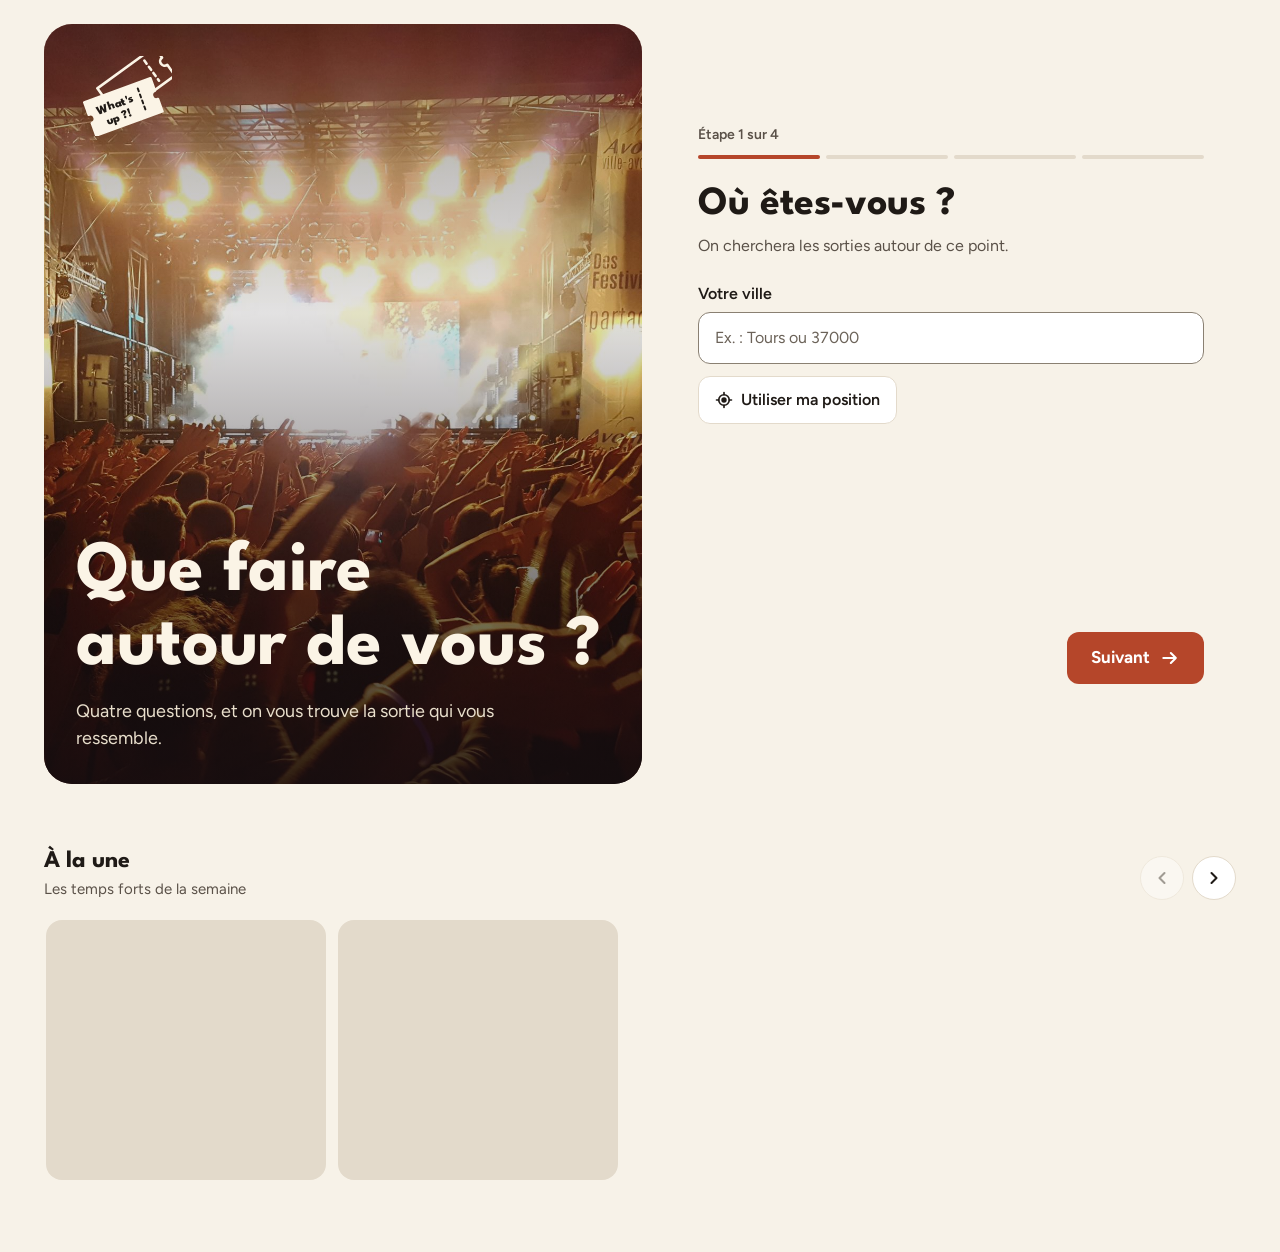
==== commit 133fff36: "feat: style highlighted events as tickets in index Style the "À la une" carousel cards to match the " ====
--- a/index.html
+++ b/index.html
@@ -175,7 +175,7 @@
 </div>
 
 <main>
-  <section class="wu-section" aria-roledescription="carrousel" aria-labelledby="feat-title">
+  <section class="wu-section wu-feat" aria-roledescription="carrousel" aria-labelledby="feat-title">
     <div class="wu-wrap">
       <div class="wu-head">
         <div>
@@ -202,7 +202,5 @@
   <div id="modal-body" class="wu-modal-in"></div>
 </dialog>
 
-<script type="module" src="js/main.js"></script>
-
 </body>
 </html>
--- a/css/style.css
+++ b/css/style.css
@@ -436,6 +436,104 @@
 .wu-dots { display: flex; justify-content: center; gap: 6px; margin-top: 8px; }
 .wu-dot { width: 7px; height: 7px; border-radius: 999px; background: #cfc5b4; transition: width .2s, background .2s; }
 .wu-dot.is-on { width: 20px; background: var(--ink); }
+.wu-dots:empty { display: none; }
+
+/* ---------- À la une : tickets générés par main.js ----------
+   Ordre des <p> dans chaque <li> : date, titre, type, adresse, début, fin.
+   `order` les replace visuellement : bandeau (date + type), perforation, corps. */
+.wu-feat .wu-track > li {
+  --tk: var(--accent);
+  flex-direction: column;
+  padding-bottom: 16px;
+  background: var(--card);
+  border: 1px solid var(--line);
+  border-radius: 16px;
+  overflow: hidden;
+  animation: wu-up .3s ease both;
+  transition: border-color .15s;
+}
+.wu-feat .wu-track > li:hover { border-color: var(--edge); }
+.wu-feat .wu-track > li:nth-child(5n+1) { --tk: #4d6a1f; }
+.wu-feat .wu-track > li:nth-child(5n+2) { --tk: #0f766e; }
+.wu-feat .wu-track > li:nth-child(5n+3) { --tk: #1d4ed8; }
+.wu-feat .wu-track > li:nth-child(5n+4) { --tk: #be185d; }
+.wu-feat .wu-track > li:nth-child(5n+5) { --tk: #b45309; }
+
+.wu-feat .wu-track > li > p { margin: 0; padding: 0 16px; overflow-wrap: anywhere; }
+
+/* Bandeau : date + type */
+.wu-feat .wu-track > li > p:nth-child(1) {
+  order: 1;
+  padding-top: 16px;
+  background: var(--tk);
+  color: #fff;
+  font-family: var(--font-display);
+  font-size: 1.625rem;
+  font-weight: 800;
+  line-height: 1;
+  text-transform: uppercase;
+}
+.wu-feat .wu-track > li > p:nth-child(3) {
+  order: 2;
+  padding-top: 8px;
+  padding-bottom: 22px;
+  background: var(--tk);
+  color: rgb(255 255 255 / .92);
+  font-size: .8125rem;
+  font-weight: 700;
+}
+
+/* Perforation du ticket (encoches + pointillés), à cheval sur le bandeau */
+.wu-feat .wu-track > li::before {
+  content: "";
+  order: 3;
+  flex: none;
+  height: 20px;
+  margin: -10px -1px;
+  background:
+    radial-gradient(circle at 0 50%, var(--bg) 9px, var(--line) 9.5px 10.5px, transparent 11px),
+    radial-gradient(circle at 100% 50%, var(--bg) 9px, var(--line) 9.5px 10.5px, transparent 11px),
+    repeating-linear-gradient(90deg, #d8cebd 0 6px, transparent 6px 12px) center / calc(100% - 30px) 2px no-repeat;
+}
+
+/* Corps : titre, adresse, horaires */
+.wu-feat .wu-track > li > p:nth-child(2) {
+  order: 4;
+  padding-top: 16px;
+  font-family: var(--font-display);
+  font-size: 1.125rem;
+  font-weight: 700;
+  line-height: 1.2;
+  text-wrap: balance;
+}
+.wu-feat .wu-track > li > p:nth-child(4) {
+  order: 5;
+  flex: 1;
+  padding-top: 6px;
+  color: var(--muted);
+  font-size: .875rem;
+}
+.wu-feat .wu-track > li > p:nth-child(5) {
+  order: 6;
+  margin: 14px 16px 0;
+  padding: 10px 0 0;
+  border-top: 1px solid var(--line);
+}
+.wu-feat .wu-track > li > p:nth-child(6) { order: 7; padding-top: 2px; }
+.wu-feat .wu-track > li > p:nth-child(5),
+.wu-feat .wu-track > li > p:nth-child(6) { color: var(--muted); font-size: .8125rem; }
+
+/* Squelettes pendant le chargement de l'API */
+.wu-feat .wu-track:empty::before,
+.wu-feat .wu-track:empty::after {
+  content: "";
+  flex: 0 0 76%;
+  max-width: 280px;
+  height: 260px;
+  border-radius: 16px;
+  background: var(--line);
+  animation: wu-pulse 1.2s ease-in-out infinite alternate;
+}
 
 /* ---------- Shared card bits ---------- */
 .wu-link { color: inherit; text-decoration: none; }
@@ -511,6 +609,7 @@
 @keyframes wu-up { from { opacity: 0; transform: translateY(8px); } to { opacity: 1; transform: none; } }
 @keyframes wu-rot { to { transform: rotate(360deg); } }
 @keyframes wu-sheet { from { transform: translateY(100%); } to { transform: none; } }
+@keyframes wu-pulse { from { opacity: 1; } to { opacity: .45; } }
 @keyframes wu-pop { from { opacity: 0; transform: translateY(12px) scale(.98); } to { opacity: 1; transform: none; } }
 
 @media (prefers-reduced-motion: reduce) {
